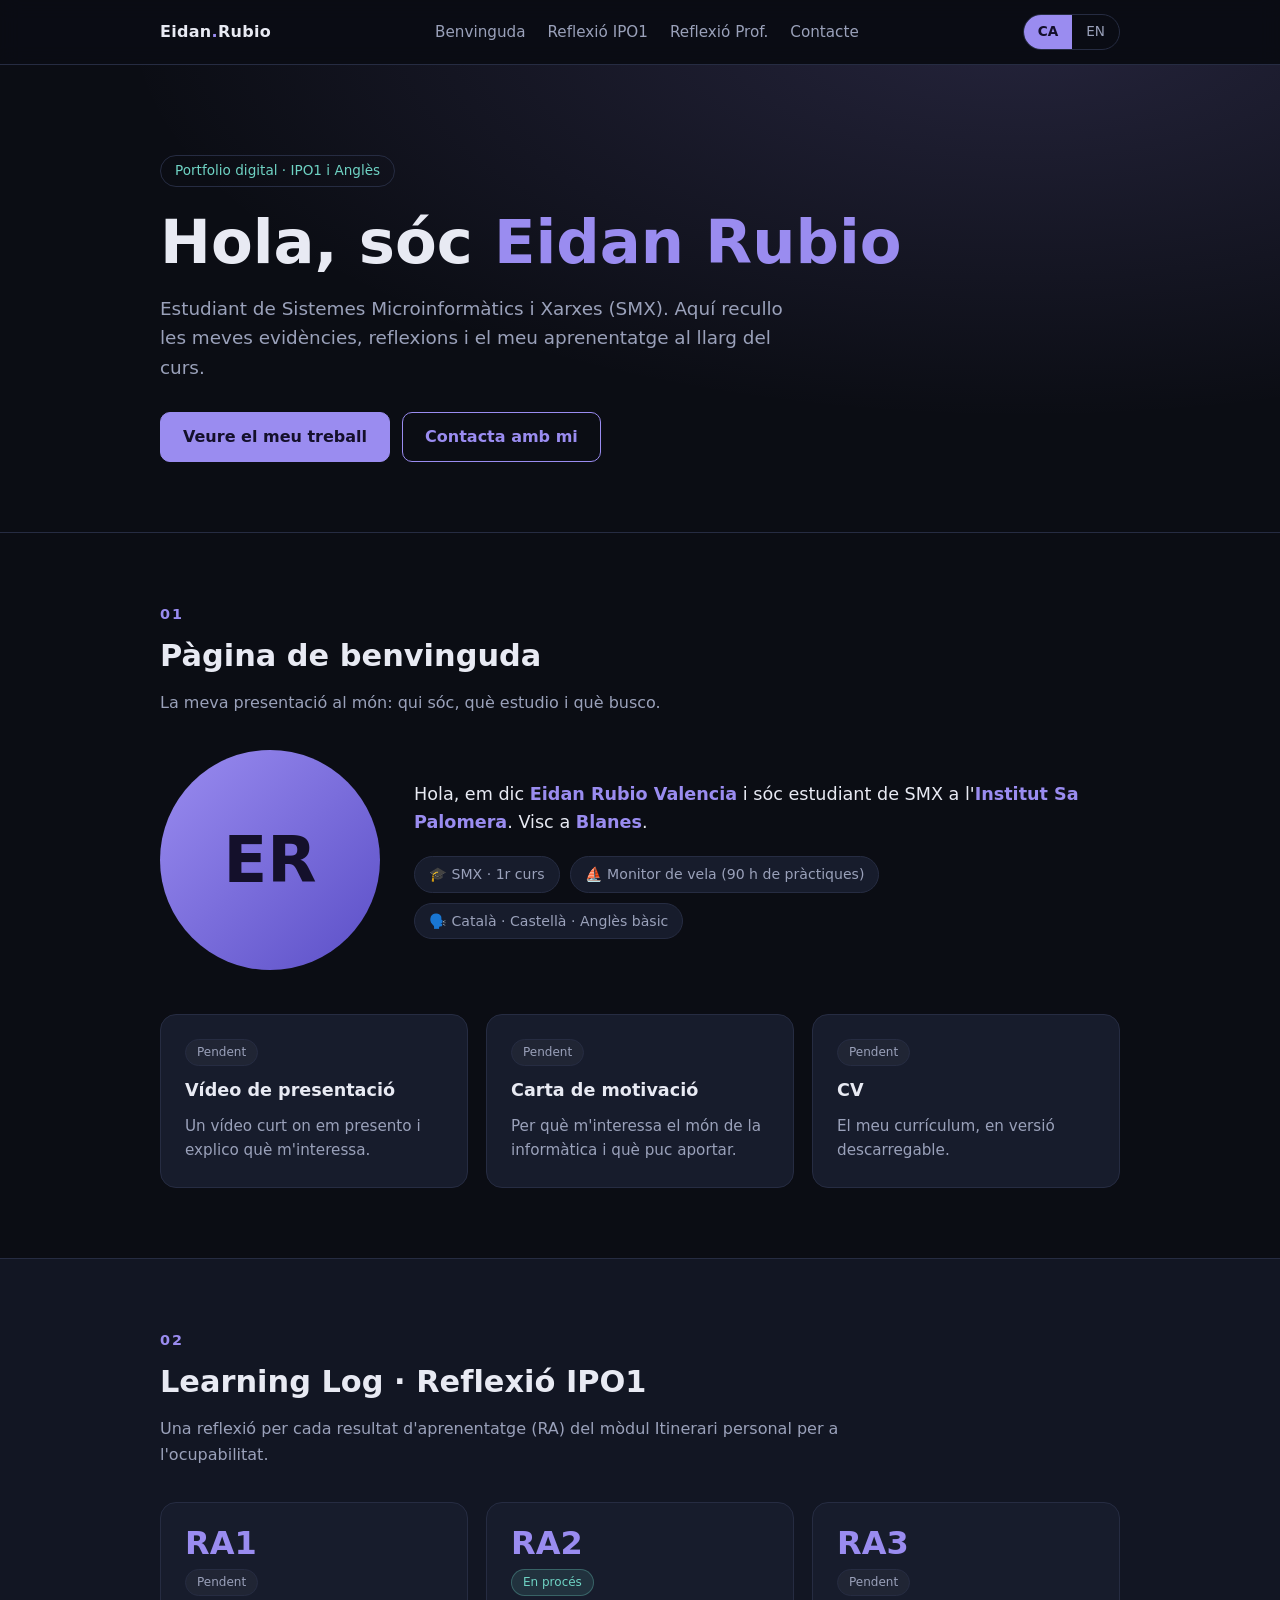
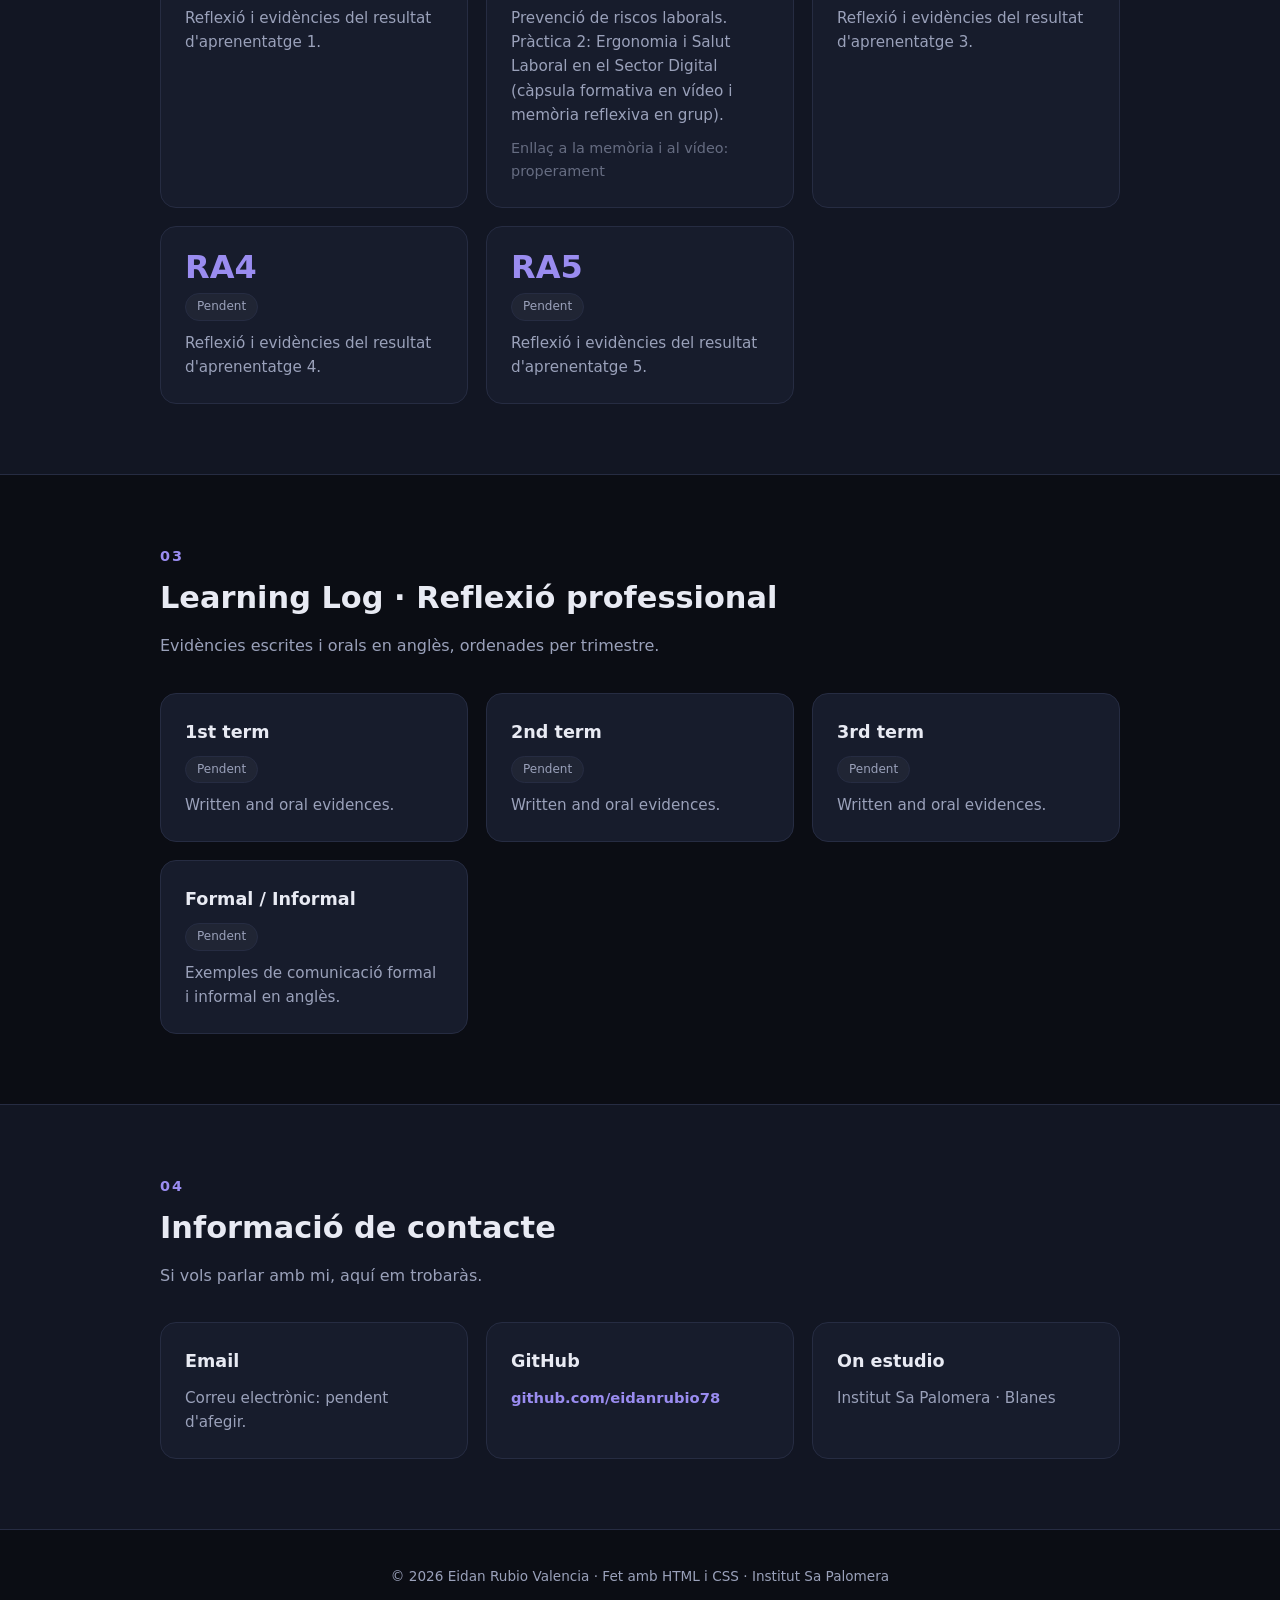
==== index.html @ 2ef8f071 "Add bilingual (CA/EN) dark portfolio page Co-Authored-By: Claude Sonnet 5.5 <noreply@anthropic.com> " ====
<!doctype html>
<html lang="ca">
<head>
<meta charset="utf-8">
<meta name="viewport" content="width=device-width, initial-scale=1">
<title>Eidan Rubio · Portfolio IPO</title>
<meta name="description" content="Portfolio digital IPO1 i Anglès — Eidan Rubio Valencia, SMX, Institut Sa Palomera">
<style>
:root{
  --bg:#0b0d14; --bg2:#121623; --card:#171c2c; --line:#262c42;
  --text:#e8eaf3; --muted:#9aa1ba; --accent:#9a8cf0; --accent2:#6fd3c4;
  --radius:16px;
}
*{box-sizing:border-box;margin:0;padding:0}
html{scroll-behavior:smooth;scroll-padding-top:80px}
body{background:var(--bg);color:var(--text);font-family:system-ui,-apple-system,"Segoe UI",Roboto,sans-serif;line-height:1.6}
a{color:var(--accent);text-decoration:none}
a:hover{text-decoration:underline}
.wrap{max-width:1000px;margin:0 auto;padding:0 20px}

/* NAV */
header{position:sticky;top:0;z-index:10;background:rgba(11,13,20,.85);backdrop-filter:blur(10px);border-bottom:1px solid var(--line)}
nav{display:flex;align-items:center;justify-content:space-between;gap:16px;height:64px}
.logo{font-weight:700;letter-spacing:.3px}
.logo span{color:var(--accent)}
.links{display:flex;gap:22px;font-size:.95rem}
.links a{color:var(--muted)}
.links a:hover{color:var(--text);text-decoration:none}
.lang{display:flex;border:1px solid var(--line);border-radius:999px;overflow:hidden}
.lang button{background:none;border:0;color:var(--muted);padding:6px 14px;font:inherit;font-size:.85rem;cursor:pointer}
.lang button.on{background:var(--accent);color:#14102b;font-weight:700}
@media(max-width:760px){.links{display:none}}

/* HERO */
.hero{padding:90px 0 70px;background:radial-gradient(900px 400px at 80% -10%,rgba(154,140,240,.18),transparent),var(--bg)}
.hero .tag{display:inline-block;border:1px solid var(--line);color:var(--accent2);border-radius:999px;padding:4px 14px;font-size:.85rem;margin-bottom:22px}
.hero h1{font-size:clamp(2.2rem,6vw,3.8rem);line-height:1.1;margin-bottom:18px}
.hero h1 em{font-style:normal;color:var(--accent)}
.hero p.lead{font-size:1.15rem;color:var(--muted);max-width:640px}
.hero .cta{margin-top:30px;display:flex;gap:12px;flex-wrap:wrap}
.btn{display:inline-block;padding:11px 22px;border-radius:10px;font-weight:600;border:1px solid var(--accent)}
.btn.main{background:var(--accent);color:#14102b}
.btn.ghost{color:var(--accent)}
.btn:hover{text-decoration:none;filter:brightness(1.1)}

/* SECTIONS */
section{padding:70px 0;border-top:1px solid var(--line)}
section:nth-of-type(even){background:var(--bg2)}
.num{color:var(--accent);font-weight:700;font-size:.9rem;letter-spacing:2px}
h2{font-size:1.9rem;margin:6px 0 10px}
.sub{color:var(--muted);max-width:680px;margin-bottom:34px}
.grid{display:grid;grid-template-columns:repeat(auto-fit,minmax(260px,1fr));gap:18px}
.card{background:var(--card);border:1px solid var(--line);border-radius:var(--radius);padding:24px;display:flex;flex-direction:column;gap:10px}
.card h3{font-size:1.1rem}
.card p{color:var(--muted);font-size:.95rem;flex:1}
.badge{align-self:flex-start;font-size:.75rem;border-radius:999px;padding:3px 11px;background:rgba(111,211,196,.12);color:var(--accent2);border:1px solid rgba(111,211,196,.3)}
.badge.pending{background:rgba(255,255,255,.04);color:var(--muted);border-color:var(--line)}
.card a.more{font-weight:600;font-size:.92rem}
.card .off{color:var(--muted);font-size:.9rem;opacity:.6}
.ra{font-size:2rem;font-weight:800;color:var(--accent);line-height:1}

/* ABOUT */
.about{display:grid;grid-template-columns:220px 1fr;gap:34px;align-items:center}
.photo{width:220px;height:220px;border-radius:50%;background:linear-gradient(135deg,var(--accent),#5b4fc7);display:grid;place-items:center;font-size:4rem;font-weight:800;color:#14102b}
.about p{font-size:1.1rem}
.about p b{color:var(--accent)}
.facts{display:flex;flex-wrap:wrap;gap:10px;margin-top:20px}
.facts span{background:var(--card);border:1px solid var(--line);border-radius:999px;padding:6px 14px;font-size:.88rem;color:var(--muted)}
@media(max-width:700px){.about{grid-template-columns:1fr;justify-items:center;text-align:center}.facts{justify-content:center}}

/* VIDEO */
.video{aspect-ratio:16/9;background:var(--card);border:1px dashed var(--line);border-radius:var(--radius);display:grid;place-items:center;color:var(--muted);text-align:center;padding:20px}

footer{padding:36px 0;text-align:center;color:var(--muted);font-size:.85rem;border-top:1px solid var(--line)}
</style>
</head>
<body>

<header>
  <div class="wrap">
    <nav>
      <div class="logo">Eidan<span>.</span>Rubio</div>
      <div class="links">
        <a href="#welcome" data-i18n="nav_welcome"></a>
        <a href="#ipo1" data-i18n="nav_ipo1"></a>
        <a href="#prof" data-i18n="nav_prof"></a>
        <a href="#contact" data-i18n="nav_contact"></a>
      </div>
      <div class="lang" role="group" aria-label="Language">
        <button data-lang="ca" class="on">CA</button>
        <button data-lang="en">EN</button>
      </div>
    </nav>
  </div>
</header>

<main>
<div class="hero">
  <div class="wrap">
    <span class="tag" data-i18n="hero_tag"></span>
    <h1><span data-i18n="hero_hi"></span> <em>Eidan Rubio</em></h1>
    <p class="lead" data-i18n="hero_lead"></p>
    <div class="cta">
      <a class="btn main" href="#ipo1" data-i18n="cta_work"></a>
      <a class="btn ghost" href="#contact" data-i18n="cta_contact"></a>
    </div>
  </div>
</div>

<!-- 1. WELCOME -->
<section id="welcome">
  <div class="wrap">
    <div class="num">01</div>
    <h2 data-i18n="welcome_title"></h2>
    <p class="sub" data-i18n="welcome_sub"></p>

    <div class="about">
      <div class="photo" aria-hidden="true">ER</div>
      <div>
        <p data-i18n-html="about_text"></p>
        <div class="facts">
          <span data-i18n="fact_1"></span>
          <span data-i18n="fact_2"></span>
          <span data-i18n="fact_3"></span>
        </div>
      </div>
    </div>

    <div class="grid" style="margin-top:44px">
      <div class="card">
        <span class="badge pending" data-i18n="pending"></span>
        <h3 data-i18n="video_title"></h3>
        <p data-i18n="video_desc"></p>
        <!-- Quan tinguis el vídeo: <a class="more" href="URL">...</a> -->
      </div>
      <div class="card">
        <span class="badge pending" data-i18n="pending"></span>
        <h3 data-i18n="letter_title"></h3>
        <p data-i18n="letter_desc"></p>
      </div>
      <div class="card">
        <span class="badge pending" data-i18n="pending"></span>
        <h3>CV</h3>
        <p data-i18n="cv_desc"></p>
      </div>
    </div>
  </div>
</section>

<!-- 2. LEARNING LOG IPO1 -->
<section id="ipo1">
  <div class="wrap">
    <div class="num">02</div>
    <h2 data-i18n="ipo1_title"></h2>
    <p class="sub" data-i18n="ipo1_sub"></p>
    <div class="grid">
      <div class="card"><div class="ra">RA1</div><span class="badge pending" data-i18n="pending"></span><p data-i18n="ra1"></p></div>
      <div class="card"><div class="ra">RA2</div><span class="badge" data-i18n="in_progress"></span><p data-i18n="ra2"></p><span class="off" data-i18n="ra2_link"></span></div>
      <div class="card"><div class="ra">RA3</div><span class="badge pending" data-i18n="pending"></span><p data-i18n="ra3"></p></div>
      <div class="card"><div class="ra">RA4</div><span class="badge pending" data-i18n="pending"></span><p data-i18n="ra4"></p></div>
      <div class="card"><div class="ra">RA5</div><span class="badge pending" data-i18n="pending"></span><p data-i18n="ra5"></p></div>
    </div>
  </div>
</section>

<!-- 3. LEARNING LOG PROF -->
<section id="prof">
  <div class="wrap">
    <div class="num">03</div>
    <h2 data-i18n="prof_title"></h2>
    <p class="sub" data-i18n="prof_sub"></p>
    <div class="grid">
      <div class="card"><h3 data-i18n="term1"></h3><span class="badge pending" data-i18n="pending"></span><p data-i18n="evid_desc"></p></div>
      <div class="card"><h3 data-i18n="term2"></h3><span class="badge pending" data-i18n="pending"></span><p data-i18n="evid_desc"></p></div>
      <div class="card"><h3 data-i18n="term3"></h3><span class="badge pending" data-i18n="pending"></span><p data-i18n="evid_desc"></p></div>
      <div class="card"><h3 data-i18n="formal_title"></h3><span class="badge pending" data-i18n="pending"></span><p data-i18n="formal_desc"></p></div>
    </div>
  </div>
</section>

<!-- 4. CONTACT -->
<section id="contact">
  <div class="wrap">
    <div class="num">04</div>
    <h2 data-i18n="contact_title"></h2>
    <p class="sub" data-i18n="contact_sub"></p>
    <div class="grid">
      <div class="card">
        <h3>Email</h3>
        <p data-i18n="email_pending"></p>
        <!-- <a class="more" href="mailto:EL_TEU_CORREU">EL_TEU_CORREU</a> -->
      </div>
      <div class="card">
        <h3>GitHub</h3>
        <p><a class="more" href="https://github.com/eidanrubio78" target="_blank" rel="noopener">github.com/eidanrubio78</a></p>
      </div>
      <div class="card">
        <h3 data-i18n="where_title"></h3>
        <p>Institut Sa Palomera · Blanes</p>
      </div>
    </div>
  </div>
</section>
</main>

<footer>
  <div class="wrap">© 2026 Eidan Rubio Valencia · <span data-i18n="footer"></span></div>
</footer>

<script>
const T = {
  ca: {
    nav_welcome:"Benvinguda", nav_ipo1:"Reflexió IPO1", nav_prof:"Reflexió Prof.", nav_contact:"Contacte",
    hero_tag:"Portfolio digital · IPO1 i Anglès", hero_hi:"Hola, sóc",
    hero_lead:"Estudiant de Sistemes Microinformàtics i Xarxes (SMX). Aquí recullo les meves evidències, reflexions i el meu aprenentatge al llarg del curs.",
    cta_work:"Veure el meu treball", cta_contact:"Contacta amb mi",
    welcome_title:"Pàgina de benvinguda", welcome_sub:"La meva presentació al món: qui sóc, què estudio i què busco.",
    about_text:"Hola, em dic <b>Eidan Rubio Valencia</b> i sóc estudiant de SMX a l'<b>Institut Sa Palomera</b>. Visc a <b>Blanes</b>.",
    fact_1:"🎓 SMX · 1r curs", fact_2:"⛵ Monitor de vela (90 h de pràctiques)", fact_3:"🗣️ Català · Castellà · Anglès bàsic",
    pending:"Pendent", in_progress:"En procés",
    video_title:"Vídeo de presentació", video_desc:"Un vídeo curt on em presento i explico què m'interessa.",
    letter_title:"Carta de motivació", letter_desc:"Per què m'interessa el món de la informàtica i què puc aportar.",
    cv_desc:"El meu currículum, en versió descarregable.",
    ipo1_title:"Learning Log · Reflexió IPO1", ipo1_sub:"Una reflexió per cada resultat d'aprenentatge (RA) del mòdul Itinerari personal per a l'ocupabilitat.",
    ra1:"Reflexió i evidències del resultat d'aprenentatge 1.",
    ra2:"Prevenció de riscos laborals. Pràctica 2: Ergonomia i Salut Laboral en el Sector Digital (càpsula formativa en vídeo i memòria reflexiva en grup).",
    ra2_link:"Enllaç a la memòria i al vídeo: properament",
    ra3:"Reflexió i evidències del resultat d'aprenentatge 3.",
    ra4:"Reflexió i evidències del resultat d'aprenentatge 4.",
    ra5:"Reflexió i evidències del resultat d'aprenentatge 5.",
    prof_title:"Learning Log · Reflexió professional", prof_sub:"Evidències escrites i orals en anglès, ordenades per trimestre.",
    term1:"1st term", term2:"2nd term", term3:"3rd term", evid_desc:"Written and oral evidences.",
    formal_title:"Formal / Informal", formal_desc:"Exemples de comunicació formal i informal en anglès.",
    contact_title:"Informació de contacte", contact_sub:"Si vols parlar amb mi, aquí em trobaràs.",
    email_pending:"Correu electrònic: pendent d'afegir.", where_title:"On estudio",
    footer:"Fet amb HTML i CSS · Institut Sa Palomera"
  },
  en: {
    nav_welcome:"Welcome", nav_ipo1:"IPO1 Reflection", nav_prof:"Prof. Reflection", nav_contact:"Contact",
    hero_tag:"Digital portfolio · IPO1 & English", hero_hi:"Hi, I'm",
    hero_lead:"IT student (SMX: Microcomputer Systems and Networks). This is where I collect my evidence, reflections and what I've learnt throughout the course.",
    cta_work:"See my work", cta_contact:"Get in touch",
    welcome_title:"Welcome page", welcome_sub:"My presentation to the world: who I am, what I study and what I'm looking for.",
    about_text:"Hello, my name is <b>Eidan Rubio Valencia</b> and I'm an SMX student at <b>Institut Sa Palomera</b>. I live in <b>Blanes</b>.",
    fact_1:"🎓 SMX · 1st year", fact_2:"⛵ Sailing instructor (90 h placement)", fact_3:"🗣️ Catalan · Spanish · Basic English",
    pending:"Pending", in_progress:"In progress",
    video_title:"Presentation video", video_desc:"A short video where I introduce myself and talk about what interests me.",
    letter_title:"Motivation letter", letter_desc:"Why I'm interested in IT and what I can bring.",
    cv_desc:"My résumé, available to download.",
    ipo1_title:"Learning Log · IPO1 Reflection", ipo1_sub:"One reflection for each learning outcome (RA) of the Personal Employability Pathway module.",
    ra1:"Reflection and evidence for learning outcome 1.",
    ra2:"Occupational risk prevention. Practice 2: Ergonomics and Occupational Health in the Digital Sector (group training video and reflective report).",
    ra2_link:"Link to the report and the video: coming soon",
    ra3:"Reflection and evidence for learning outcome 3.",
    ra4:"Reflection and evidence for learning outcome 4.",
    ra5:"Reflection and evidence for learning outcome 5.",
    prof_title:"Learning Log · Professional Reflection", prof_sub:"Written and oral evidence in English, organised by term.",
    term1:"1st term", term2:"2nd term", term3:"3rd term", evid_desc:"Written and oral evidences.",
    formal_title:"Formal / Informal", formal_desc:"Examples of formal and informal communication in English.",
    contact_title:"Contact information", contact_sub:"If you'd like to talk to me, here's where to find me.",
    email_pending:"Email: to be added.", where_title:"Where I study",
    footer:"Built with HTML and CSS · Institut Sa Palomera"
  }
};

function setLang(l){
  if(!T[l]) l = "ca";
  document.documentElement.lang = l;
  document.querySelectorAll("[data-i18n]").forEach(e => e.textContent = T[l][e.dataset.i18n]);
  document.querySelectorAll("[data-i18n-html]").forEach(e => e.innerHTML = T[l][e.dataset.i18nHtml]);
  document.querySelectorAll(".lang button").forEach(b => b.classList.toggle("on", b.dataset.lang === l));
  try{ localStorage.setItem("lang", l); }catch(_){}
}
document.querySelectorAll(".lang button").forEach(b => b.addEventListener("click", () => setLang(b.dataset.lang)));
let saved = null;
try{ saved = localStorage.getItem("lang"); }catch(_){}
setLang(saved || "ca");
</script>
</body>
</html>
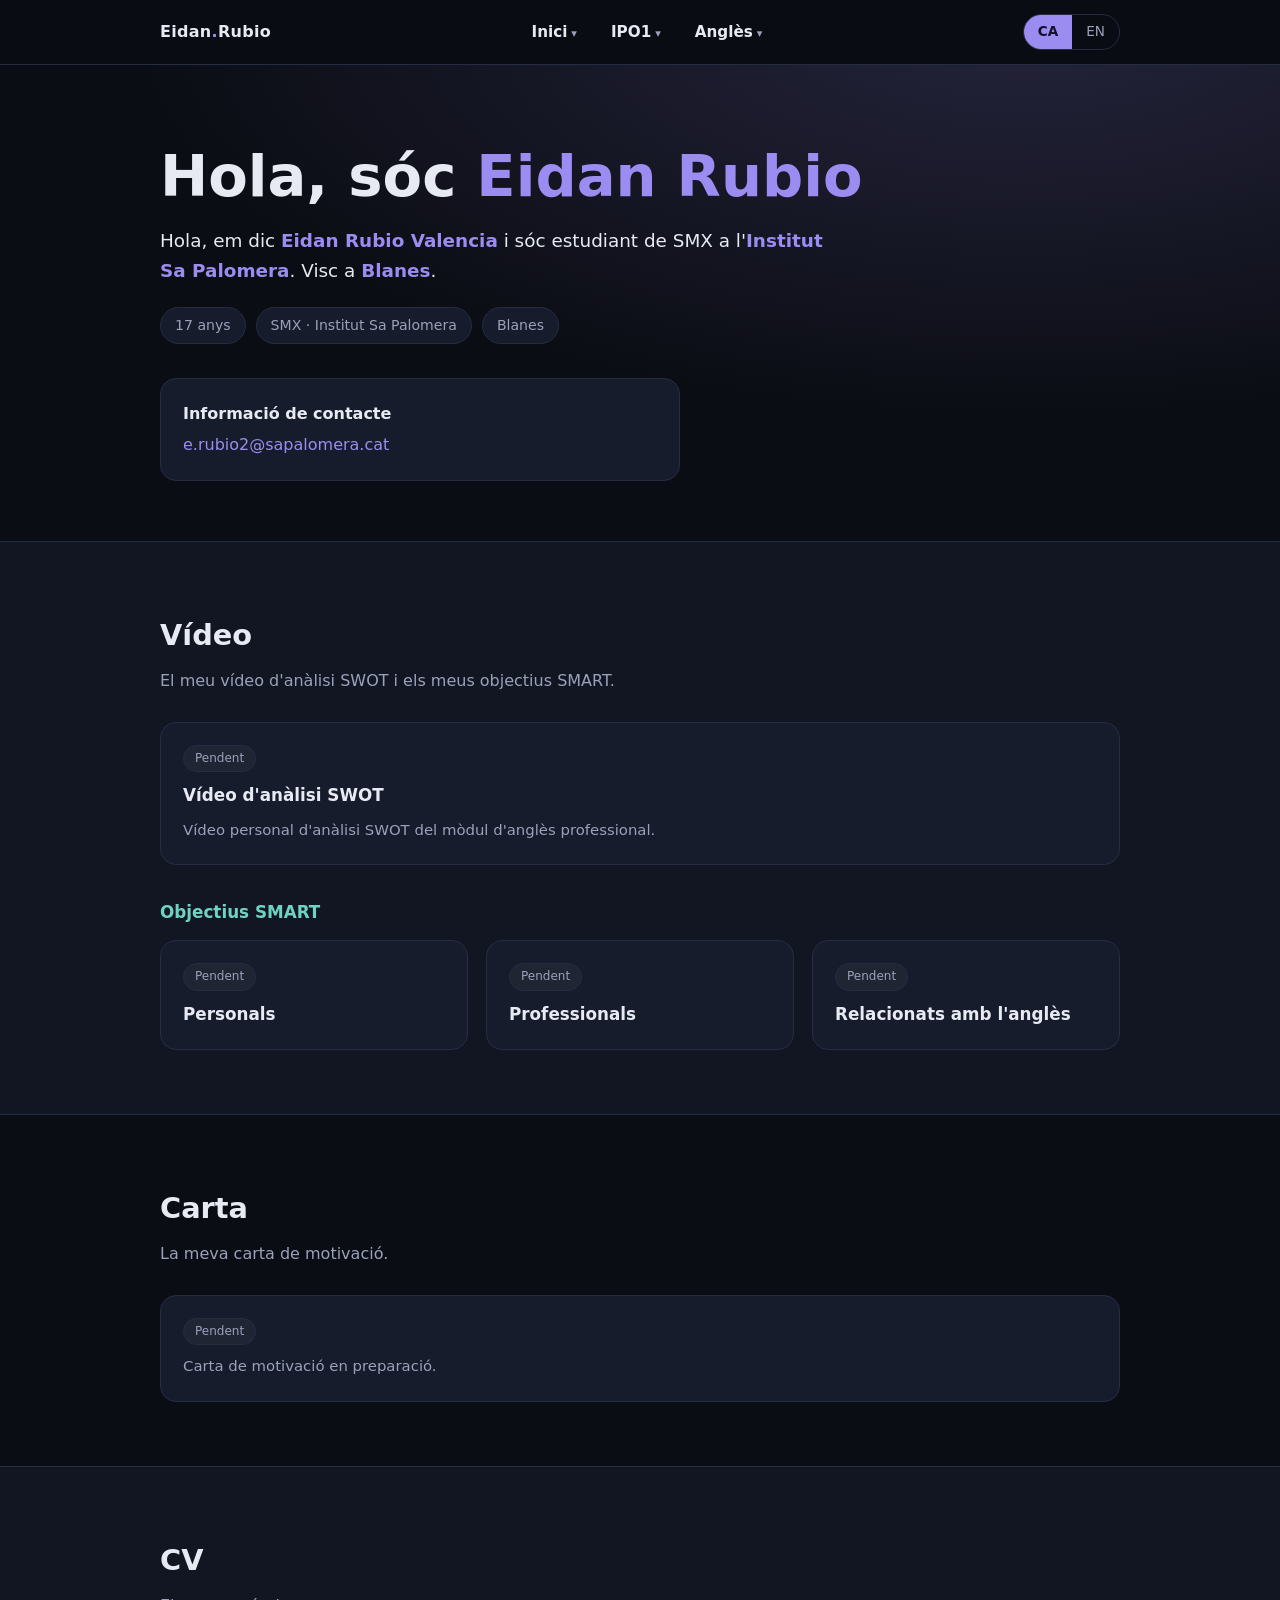
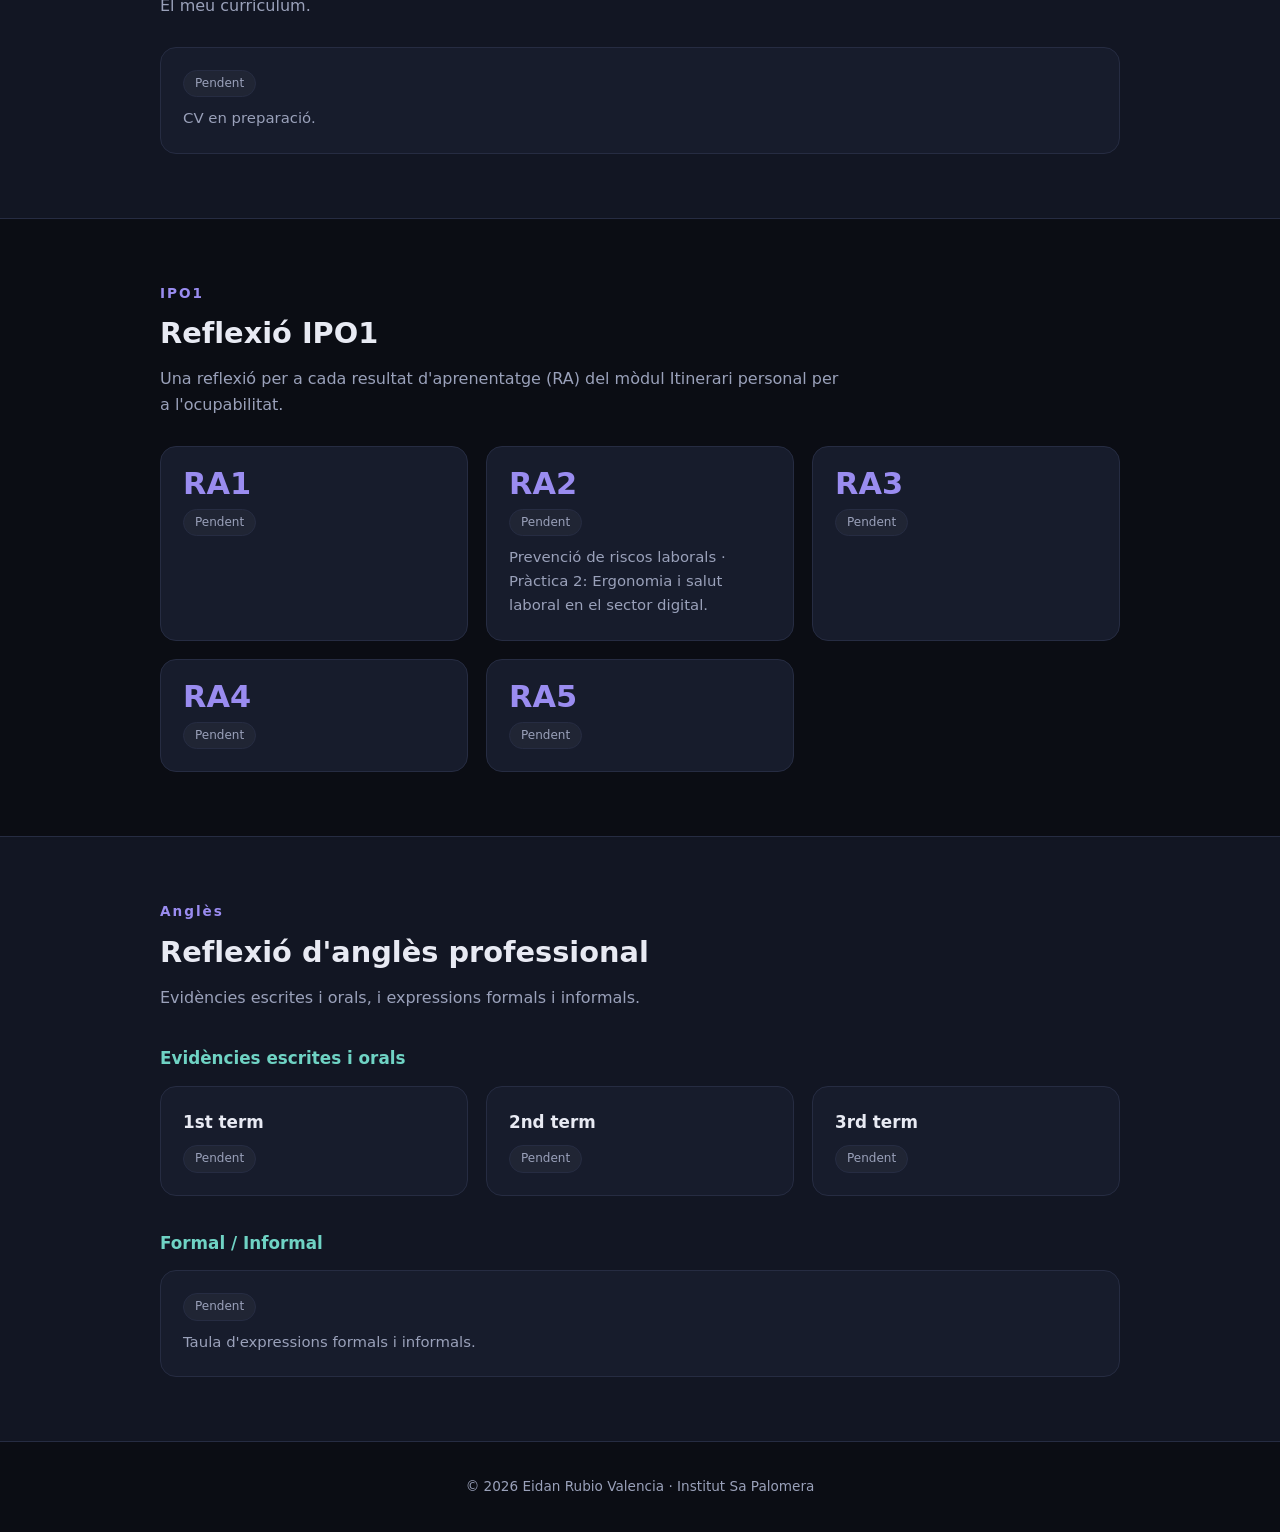
==== commit 63b00629: "Restructure portfolio: Inici, IPO1, Anglès sections with short names Co-Authored-By: Claude Sonnet 5" ====
--- a/index.html
+++ b/index.html
@@ -3,7 +3,7 @@
 <head>
 <meta charset="utf-8">
 <meta name="viewport" content="width=device-width, initial-scale=1">
-<title>Eidan Rubio · Portfolio IPO</title>
+<title>Eidan Rubio · Portfolio</title>
 <meta name="description" content="Portfolio digital IPO1 i Anglès — Eidan Rubio Valencia, SMX, Institut Sa Palomera">
 <style>
 :root{
@@ -12,66 +12,62 @@
   --radius:16px;
 }
 *{box-sizing:border-box;margin:0;padding:0}
-html{scroll-behavior:smooth;scroll-padding-top:80px}
+html{scroll-behavior:smooth;scroll-padding-top:76px}
 body{background:var(--bg);color:var(--text);font-family:system-ui,-apple-system,"Segoe UI",Roboto,sans-serif;line-height:1.6}
 a{color:var(--accent);text-decoration:none}
 a:hover{text-decoration:underline}
 .wrap{max-width:1000px;margin:0 auto;padding:0 20px}
 
 /* NAV */
-header{position:sticky;top:0;z-index:10;background:rgba(11,13,20,.85);backdrop-filter:blur(10px);border-bottom:1px solid var(--line)}
+header{position:sticky;top:0;z-index:20;background:rgba(11,13,20,.9);backdrop-filter:blur(10px);border-bottom:1px solid var(--line)}
 nav{display:flex;align-items:center;justify-content:space-between;gap:16px;height:64px}
 .logo{font-weight:700;letter-spacing:.3px}
 .logo span{color:var(--accent)}
-.links{display:flex;gap:22px;font-size:.95rem}
-.links a{color:var(--muted)}
-.links a:hover{color:var(--text);text-decoration:none}
+.menu{display:flex;gap:6px;align-items:center}
+.dd{position:relative}
+.dd>a{display:block;padding:8px 14px;color:var(--text);border-radius:8px;font-weight:600;font-size:.95rem}
+.dd>a::after{content:" ▾";font-size:.7rem;color:var(--muted)}
+.dd>a:hover{background:var(--card);text-decoration:none}
+.sub{position:absolute;top:100%;left:0;min-width:180px;background:var(--card);border:1px solid var(--line);border-radius:12px;padding:6px;display:none;box-shadow:0 12px 30px rgba(0,0,0,.4)}
+.sub a{display:block;padding:8px 12px;border-radius:8px;color:var(--muted);font-size:.92rem}
+.sub a:hover{background:var(--bg2);color:var(--text);text-decoration:none}
+.dd:hover .sub,.dd:focus-within .sub{display:block}
+.right{display:flex;align-items:center;gap:10px}
 .lang{display:flex;border:1px solid var(--line);border-radius:999px;overflow:hidden}
 .lang button{background:none;border:0;color:var(--muted);padding:6px 14px;font:inherit;font-size:.85rem;cursor:pointer}
 .lang button.on{background:var(--accent);color:#14102b;font-weight:700}
-@media(max-width:760px){.links{display:none}}
-
-/* HERO */
-.hero{padding:90px 0 70px;background:radial-gradient(900px 400px at 80% -10%,rgba(154,140,240,.18),transparent),var(--bg)}
-.hero .tag{display:inline-block;border:1px solid var(--line);color:var(--accent2);border-radius:999px;padding:4px 14px;font-size:.85rem;margin-bottom:22px}
-.hero h1{font-size:clamp(2.2rem,6vw,3.8rem);line-height:1.1;margin-bottom:18px}
-.hero h1 em{font-style:normal;color:var(--accent)}
-.hero p.lead{font-size:1.15rem;color:var(--muted);max-width:640px}
-.hero .cta{margin-top:30px;display:flex;gap:12px;flex-wrap:wrap}
-.btn{display:inline-block;padding:11px 22px;border-radius:10px;font-weight:600;border:1px solid var(--accent)}
-.btn.main{background:var(--accent);color:#14102b}
-.btn.ghost{color:var(--accent)}
-.btn:hover{text-decoration:none;filter:brightness(1.1)}
+.burger{display:none;background:none;border:1px solid var(--line);color:var(--text);border-radius:8px;padding:6px 11px;font-size:1.1rem;cursor:pointer}
+@media(max-width:820px){
+  .burger{display:block}
+  .menu{display:none;position:absolute;top:64px;left:0;right:0;background:var(--bg);border-bottom:1px solid var(--line);flex-direction:column;align-items:stretch;padding:10px 20px 16px;max-height:calc(100vh - 64px);overflow:auto}
+  .menu.open{display:flex}
+  .dd>a::after{content:""}
+  .sub{position:static;display:block;border:0;box-shadow:none;background:none;padding:0 0 6px 12px}
+}
 
 /* SECTIONS */
-section{padding:70px 0;border-top:1px solid var(--line)}
-section:nth-of-type(even){background:var(--bg2)}
-.num{color:var(--accent);font-weight:700;font-size:.9rem;letter-spacing:2px}
-h2{font-size:1.9rem;margin:6px 0 10px}
-.sub{color:var(--muted);max-width:680px;margin-bottom:34px}
-.grid{display:grid;grid-template-columns:repeat(auto-fit,minmax(260px,1fr));gap:18px}
-.card{background:var(--card);border:1px solid var(--line);border-radius:var(--radius);padding:24px;display:flex;flex-direction:column;gap:10px}
-.card h3{font-size:1.1rem}
-.card p{color:var(--muted);font-size:.95rem;flex:1}
-.badge{align-self:flex-start;font-size:.75rem;border-radius:999px;padding:3px 11px;background:rgba(111,211,196,.12);color:var(--accent2);border:1px solid rgba(111,211,196,.3)}
-.badge.pending{background:rgba(255,255,255,.04);color:var(--muted);border-color:var(--line)}
-.card a.more{font-weight:600;font-size:.92rem}
-.card .off{color:var(--muted);font-size:.9rem;opacity:.6}
-.ra{font-size:2rem;font-weight:800;color:var(--accent);line-height:1}
-
-/* ABOUT */
-.about{display:grid;grid-template-columns:220px 1fr;gap:34px;align-items:center}
-.photo{width:220px;height:220px;border-radius:50%;background:linear-gradient(135deg,var(--accent),#5b4fc7);display:grid;place-items:center;font-size:4rem;font-weight:800;color:#14102b}
-.about p{font-size:1.1rem}
-.about p b{color:var(--accent)}
-.facts{display:flex;flex-wrap:wrap;gap:10px;margin-top:20px}
+section{padding:64px 0;border-top:1px solid var(--line)}
+section.alt{background:var(--bg2)}
+.num{color:var(--accent);font-weight:700;font-size:.85rem;letter-spacing:2px}
+h1{font-size:clamp(2.2rem,6vw,3.6rem);line-height:1.1;margin-bottom:18px}
+h1 em{font-style:normal;color:var(--accent)}
+h2{font-size:1.8rem;margin:6px 0 10px}
+.lead{font-size:1.15rem;color:var(--text);max-width:680px}
+.lead b{color:var(--accent)}
+.desc{color:var(--muted);max-width:680px;margin-bottom:28px}
+.hero{padding:80px 0 60px;border-top:0;background:radial-gradient(900px 400px at 80% -10%,rgba(154,140,240,.18),transparent),var(--bg)}
+.facts{display:flex;flex-wrap:wrap;gap:10px;margin-top:22px}
 .facts span{background:var(--card);border:1px solid var(--line);border-radius:999px;padding:6px 14px;font-size:.88rem;color:var(--muted)}
-@media(max-width:700px){.about{grid-template-columns:1fr;justify-items:center;text-align:center}.facts{justify-content:center}}
-
-/* VIDEO */
-.video{aspect-ratio:16/9;background:var(--card);border:1px dashed var(--line);border-radius:var(--radius);display:grid;place-items:center;color:var(--muted);text-align:center;padding:20px}
-
-footer{padding:36px 0;text-align:center;color:var(--muted);font-size:.85rem;border-top:1px solid var(--line)}
+.contact{margin-top:34px;background:var(--card);border:1px solid var(--line);border-radius:var(--radius);padding:22px;max-width:520px}
+.contact h3{font-size:1rem;margin-bottom:6px}
+.grid{display:grid;grid-template-columns:repeat(auto-fit,minmax(240px,1fr));gap:18px}
+.card{background:var(--card);border:1px solid var(--line);border-radius:var(--radius);padding:22px;display:flex;flex-direction:column;gap:10px}
+.card h3{font-size:1.05rem}
+.card p{color:var(--muted);font-size:.93rem;flex:1}
+.badge{align-self:flex-start;font-size:.75rem;border-radius:999px;padding:3px 11px;background:rgba(255,255,255,.04);color:var(--muted);border:1px solid var(--line)}
+.ra{font-size:1.9rem;font-weight:800;color:var(--accent);line-height:1}
+.group{margin:34px 0 14px;font-size:1.05rem;color:var(--accent2)}
+footer{padding:34px 0;text-align:center;color:var(--muted);font-size:.85rem;border-top:1px solid var(--line)}
 </style>
 </head>
 <body>
@@ -80,201 +76,183 @@
   <div class="wrap">
     <nav>
       <div class="logo">Eidan<span>.</span>Rubio</div>
-      <div class="links">
-        <a href="#welcome" data-i18n="nav_welcome"></a>
-        <a href="#ipo1" data-i18n="nav_ipo1"></a>
-        <a href="#prof" data-i18n="nav_prof"></a>
-        <a href="#contact" data-i18n="nav_contact"></a>
+      <div class="menu" id="menu">
+        <div class="dd">
+          <a href="#inici" data-i18n="n_inici"></a>
+          <div class="sub">
+            <a href="#video" data-i18n="n_video"></a>
+            <a href="#carta" data-i18n="n_carta"></a>
+            <a href="#cv">CV</a>
+          </div>
+        </div>
+        <div class="dd">
+          <a href="#ipo1">IPO1</a>
+          <div class="sub">
+            <a href="#ra1">RA1</a><a href="#ra2">RA2</a><a href="#ra3">RA3</a><a href="#ra4">RA4</a><a href="#ra5">RA5</a>
+          </div>
+        </div>
+        <div class="dd">
+          <a href="#angles" data-i18n="n_angles"></a>
+          <div class="sub">
+            <a href="#evidencies" data-i18n="n_evid"></a>
+            <a href="#formal">Formal / Informal</a>
+          </div>
+        </div>
       </div>
-      <div class="lang" role="group" aria-label="Language">
-        <button data-lang="ca" class="on">CA</button>
-        <button data-lang="en">EN</button>
+      <div class="right">
+        <div class="lang" role="group" aria-label="Language">
+          <button data-lang="ca" class="on">CA</button>
+          <button data-lang="en">EN</button>
+        </div>
+        <button class="burger" id="burger" aria-label="Menu">☰</button>
       </div>
     </nav>
   </div>
 </header>
 
 <main>
-<div class="hero">
-  <div class="wrap">
-    <span class="tag" data-i18n="hero_tag"></span>
-    <h1><span data-i18n="hero_hi"></span> <em>Eidan Rubio</em></h1>
-    <p class="lead" data-i18n="hero_lead"></p>
-    <div class="cta">
-      <a class="btn main" href="#ipo1" data-i18n="cta_work"></a>
-      <a class="btn ghost" href="#contact" data-i18n="cta_contact"></a>
-    </div>
-  </div>
-</div>
-
-<!-- 1. WELCOME -->
-<section id="welcome">
-  <div class="wrap">
-    <div class="num">01</div>
-    <h2 data-i18n="welcome_title"></h2>
-    <p class="sub" data-i18n="welcome_sub"></p>
-
-    <div class="about">
-      <div class="photo" aria-hidden="true">ER</div>
-      <div>
-        <p data-i18n-html="about_text"></p>
-        <div class="facts">
-          <span data-i18n="fact_1"></span>
-          <span data-i18n="fact_2"></span>
-          <span data-i18n="fact_3"></span>
-        </div>
-      </div>
-    </div>
-
-    <div class="grid" style="margin-top:44px">
-      <div class="card">
-        <span class="badge pending" data-i18n="pending"></span>
-        <h3 data-i18n="video_title"></h3>
-        <p data-i18n="video_desc"></p>
-        <!-- Quan tinguis el vídeo: <a class="more" href="URL">...</a> -->
-      </div>
-      <div class="card">
-        <span class="badge pending" data-i18n="pending"></span>
-        <h3 data-i18n="letter_title"></h3>
-        <p data-i18n="letter_desc"></p>
-      </div>
-      <div class="card">
-        <span class="badge pending" data-i18n="pending"></span>
-        <h3>CV</h3>
-        <p data-i18n="cv_desc"></p>
-      </div>
-    </div>
-  </div>
-</section>
-
-<!-- 2. LEARNING LOG IPO1 -->
+
+<!-- INICI -->
+<section id="inici" class="hero">
+  <div class="wrap">
+    <h1><span data-i18n="hi"></span> <em>Eidan Rubio</em></h1>
+    <p class="lead" data-i18n-html="intro"></p>
+    <div class="facts">
+      <span data-i18n="f_age"></span>
+      <span data-i18n="f_study"></span>
+      <span data-i18n="f_live"></span>
+    </div>
+    <div class="contact">
+      <h3 data-i18n="contact"></h3>
+      <a href="mailto:e.rubio2@sapalomera.cat">e.rubio2@sapalomera.cat</a>
+    </div>
+  </div>
+</section>
+
+<section id="video" class="alt">
+  <div class="wrap">
+    <h2 data-i18n="n_video"></h2>
+    <p class="desc" data-i18n="video_desc"></p>
+    <div class="grid">
+      <div class="card"><span class="badge" data-i18n="pending"></span><h3 data-i18n="swot_t"></h3><p data-i18n="swot_d"></p></div>
+    </div>
+    <h3 class="group" data-i18n="smart_t"></h3>
+    <div class="grid">
+      <div class="card"><span class="badge" data-i18n="pending"></span><h3 data-i18n="g_personal"></h3></div>
+      <div class="card"><span class="badge" data-i18n="pending"></span><h3 data-i18n="g_prof"></h3></div>
+      <div class="card"><span class="badge" data-i18n="pending"></span><h3 data-i18n="g_eng"></h3></div>
+    </div>
+  </div>
+</section>
+
+<section id="carta">
+  <div class="wrap">
+    <h2 data-i18n="n_carta"></h2>
+    <p class="desc" data-i18n="carta_desc"></p>
+    <div class="grid"><div class="card"><span class="badge" data-i18n="pending"></span><p data-i18n="carta_card"></p></div></div>
+  </div>
+</section>
+
+<section id="cv" class="alt">
+  <div class="wrap">
+    <h2>CV</h2>
+    <p class="desc" data-i18n="cv_desc"></p>
+    <div class="grid"><div class="card"><span class="badge" data-i18n="pending"></span><p data-i18n="cv_card"></p></div></div>
+  </div>
+</section>
+
+<!-- IPO1 -->
 <section id="ipo1">
   <div class="wrap">
-    <div class="num">02</div>
-    <h2 data-i18n="ipo1_title"></h2>
-    <p class="sub" data-i18n="ipo1_sub"></p>
-    <div class="grid">
-      <div class="card"><div class="ra">RA1</div><span class="badge pending" data-i18n="pending"></span><p data-i18n="ra1"></p></div>
-      <div class="card"><div class="ra">RA2</div><span class="badge" data-i18n="in_progress"></span><p data-i18n="ra2"></p><span class="off" data-i18n="ra2_link"></span></div>
-      <div class="card"><div class="ra">RA3</div><span class="badge pending" data-i18n="pending"></span><p data-i18n="ra3"></p></div>
-      <div class="card"><div class="ra">RA4</div><span class="badge pending" data-i18n="pending"></span><p data-i18n="ra4"></p></div>
-      <div class="card"><div class="ra">RA5</div><span class="badge pending" data-i18n="pending"></span><p data-i18n="ra5"></p></div>
-    </div>
-  </div>
-</section>
-
-<!-- 3. LEARNING LOG PROF -->
-<section id="prof">
-  <div class="wrap">
-    <div class="num">03</div>
-    <h2 data-i18n="prof_title"></h2>
-    <p class="sub" data-i18n="prof_sub"></p>
-    <div class="grid">
-      <div class="card"><h3 data-i18n="term1"></h3><span class="badge pending" data-i18n="pending"></span><p data-i18n="evid_desc"></p></div>
-      <div class="card"><h3 data-i18n="term2"></h3><span class="badge pending" data-i18n="pending"></span><p data-i18n="evid_desc"></p></div>
-      <div class="card"><h3 data-i18n="term3"></h3><span class="badge pending" data-i18n="pending"></span><p data-i18n="evid_desc"></p></div>
-      <div class="card"><h3 data-i18n="formal_title"></h3><span class="badge pending" data-i18n="pending"></span><p data-i18n="formal_desc"></p></div>
-    </div>
-  </div>
-</section>
-
-<!-- 4. CONTACT -->
-<section id="contact">
-  <div class="wrap">
-    <div class="num">04</div>
-    <h2 data-i18n="contact_title"></h2>
-    <p class="sub" data-i18n="contact_sub"></p>
-    <div class="grid">
-      <div class="card">
-        <h3>Email</h3>
-        <p data-i18n="email_pending"></p>
-        <!-- <a class="more" href="mailto:EL_TEU_CORREU">EL_TEU_CORREU</a> -->
-      </div>
-      <div class="card">
-        <h3>GitHub</h3>
-        <p><a class="more" href="https://github.com/eidanrubio78" target="_blank" rel="noopener">github.com/eidanrubio78</a></p>
-      </div>
-      <div class="card">
-        <h3 data-i18n="where_title"></h3>
-        <p>Institut Sa Palomera · Blanes</p>
-      </div>
-    </div>
-  </div>
-</section>
+    <div class="num">IPO1</div>
+    <h2 data-i18n="ipo1_t"></h2>
+    <p class="desc" data-i18n="ipo1_d"></p>
+    <div class="grid">
+      <div class="card" id="ra1"><div class="ra">RA1</div><span class="badge" data-i18n="pending"></span></div>
+      <div class="card" id="ra2"><div class="ra">RA2</div><span class="badge" data-i18n="pending"></span><p data-i18n="ra2_d"></p></div>
+      <div class="card" id="ra3"><div class="ra">RA3</div><span class="badge" data-i18n="pending"></span></div>
+      <div class="card" id="ra4"><div class="ra">RA4</div><span class="badge" data-i18n="pending"></span></div>
+      <div class="card" id="ra5"><div class="ra">RA5</div><span class="badge" data-i18n="pending"></span></div>
+    </div>
+  </div>
+</section>
+
+<!-- ANGLÈS -->
+<section id="angles" class="alt">
+  <div class="wrap">
+    <div class="num" data-i18n="n_angles"></div>
+    <h2 data-i18n="angles_t"></h2>
+    <p class="desc" data-i18n="angles_d"></p>
+
+    <h3 class="group" id="evidencies" data-i18n="evid_t"></h3>
+    <div class="grid">
+      <div class="card"><h3>1st term</h3><span class="badge" data-i18n="pending"></span></div>
+      <div class="card"><h3>2nd term</h3><span class="badge" data-i18n="pending"></span></div>
+      <div class="card"><h3>3rd term</h3><span class="badge" data-i18n="pending"></span></div>
+    </div>
+
+    <h3 class="group" id="formal">Formal / Informal</h3>
+    <div class="grid">
+      <div class="card"><span class="badge" data-i18n="pending"></span><p data-i18n="formal_d"></p></div>
+    </div>
+  </div>
+</section>
+
 </main>
 
-<footer>
-  <div class="wrap">© 2026 Eidan Rubio Valencia · <span data-i18n="footer"></span></div>
-</footer>
+<footer><div class="wrap">© 2026 Eidan Rubio Valencia · Institut Sa Palomera</div></footer>
 
 <script>
 const T = {
   ca: {
-    nav_welcome:"Benvinguda", nav_ipo1:"Reflexió IPO1", nav_prof:"Reflexió Prof.", nav_contact:"Contacte",
-    hero_tag:"Portfolio digital · IPO1 i Anglès", hero_hi:"Hola, sóc",
-    hero_lead:"Estudiant de Sistemes Microinformàtics i Xarxes (SMX). Aquí recullo les meves evidències, reflexions i el meu aprenentatge al llarg del curs.",
-    cta_work:"Veure el meu treball", cta_contact:"Contacta amb mi",
-    welcome_title:"Pàgina de benvinguda", welcome_sub:"La meva presentació al món: qui sóc, què estudio i què busco.",
-    about_text:"Hola, em dic <b>Eidan Rubio Valencia</b> i sóc estudiant de SMX a l'<b>Institut Sa Palomera</b>. Visc a <b>Blanes</b>.",
-    fact_1:"🎓 SMX · 1r curs", fact_2:"⛵ Monitor de vela (90 h de pràctiques)", fact_3:"🗣️ Català · Castellà · Anglès bàsic",
-    pending:"Pendent", in_progress:"En procés",
-    video_title:"Vídeo de presentació", video_desc:"Un vídeo curt on em presento i explico què m'interessa.",
-    letter_title:"Carta de motivació", letter_desc:"Per què m'interessa el món de la informàtica i què puc aportar.",
-    cv_desc:"El meu currículum, en versió descarregable.",
-    ipo1_title:"Learning Log · Reflexió IPO1", ipo1_sub:"Una reflexió per cada resultat d'aprenentatge (RA) del mòdul Itinerari personal per a l'ocupabilitat.",
-    ra1:"Reflexió i evidències del resultat d'aprenentatge 1.",
-    ra2:"Prevenció de riscos laborals. Pràctica 2: Ergonomia i Salut Laboral en el Sector Digital (càpsula formativa en vídeo i memòria reflexiva en grup).",
-    ra2_link:"Enllaç a la memòria i al vídeo: properament",
-    ra3:"Reflexió i evidències del resultat d'aprenentatge 3.",
-    ra4:"Reflexió i evidències del resultat d'aprenentatge 4.",
-    ra5:"Reflexió i evidències del resultat d'aprenentatge 5.",
-    prof_title:"Learning Log · Reflexió professional", prof_sub:"Evidències escrites i orals en anglès, ordenades per trimestre.",
-    term1:"1st term", term2:"2nd term", term3:"3rd term", evid_desc:"Written and oral evidences.",
-    formal_title:"Formal / Informal", formal_desc:"Exemples de comunicació formal i informal en anglès.",
-    contact_title:"Informació de contacte", contact_sub:"Si vols parlar amb mi, aquí em trobaràs.",
-    email_pending:"Correu electrònic: pendent d'afegir.", where_title:"On estudio",
-    footer:"Fet amb HTML i CSS · Institut Sa Palomera"
+    n_inici:"Inici", n_video:"Vídeo", n_carta:"Carta", n_angles:"Anglès", n_evid:"Evidències",
+    hi:"Hola, sóc",
+    intro:"Hola, em dic <b>Eidan Rubio Valencia</b> i sóc estudiant de SMX a l'<b>Institut Sa Palomera</b>. Visc a <b>Blanes</b>.",
+    f_age:"17 anys", f_study:"SMX · Institut Sa Palomera", f_live:"Blanes",
+    contact:"Informació de contacte",
+    pending:"Pendent",
+    video_desc:"El meu vídeo d'anàlisi SWOT i els meus objectius SMART.",
+    swot_t:"Vídeo d'anàlisi SWOT", swot_d:"Vídeo personal d'anàlisi SWOT del mòdul d'anglès professional.",
+    smart_t:"Objectius SMART", g_personal:"Personals", g_prof:"Professionals", g_eng:"Relacionats amb l'anglès",
+    carta_desc:"La meva carta de motivació.", carta_card:"Carta de motivació en preparació.",
+    cv_desc:"El meu currículum.", cv_card:"CV en preparació.",
+    ipo1_t:"Reflexió IPO1", ipo1_d:"Una reflexió per a cada resultat d'aprenentatge (RA) del mòdul Itinerari personal per a l'ocupabilitat.",
+    ra2_d:"Prevenció de riscos laborals · Pràctica 2: Ergonomia i salut laboral en el sector digital.",
+    angles_t:"Reflexió d'anglès professional", angles_d:"Evidències escrites i orals, i expressions formals i informals.",
+    evid_t:"Evidències escrites i orals", formal_d:"Taula d'expressions formals i informals."
   },
   en: {
-    nav_welcome:"Welcome", nav_ipo1:"IPO1 Reflection", nav_prof:"Prof. Reflection", nav_contact:"Contact",
-    hero_tag:"Digital portfolio · IPO1 & English", hero_hi:"Hi, I'm",
-    hero_lead:"IT student (SMX: Microcomputer Systems and Networks). This is where I collect my evidence, reflections and what I've learnt throughout the course.",
-    cta_work:"See my work", cta_contact:"Get in touch",
-    welcome_title:"Welcome page", welcome_sub:"My presentation to the world: who I am, what I study and what I'm looking for.",
-    about_text:"Hello, my name is <b>Eidan Rubio Valencia</b> and I'm an SMX student at <b>Institut Sa Palomera</b>. I live in <b>Blanes</b>.",
-    fact_1:"🎓 SMX · 1st year", fact_2:"⛵ Sailing instructor (90 h placement)", fact_3:"🗣️ Catalan · Spanish · Basic English",
-    pending:"Pending", in_progress:"In progress",
-    video_title:"Presentation video", video_desc:"A short video where I introduce myself and talk about what interests me.",
-    letter_title:"Motivation letter", letter_desc:"Why I'm interested in IT and what I can bring.",
-    cv_desc:"My résumé, available to download.",
-    ipo1_title:"Learning Log · IPO1 Reflection", ipo1_sub:"One reflection for each learning outcome (RA) of the Personal Employability Pathway module.",
-    ra1:"Reflection and evidence for learning outcome 1.",
-    ra2:"Occupational risk prevention. Practice 2: Ergonomics and Occupational Health in the Digital Sector (group training video and reflective report).",
-    ra2_link:"Link to the report and the video: coming soon",
-    ra3:"Reflection and evidence for learning outcome 3.",
-    ra4:"Reflection and evidence for learning outcome 4.",
-    ra5:"Reflection and evidence for learning outcome 5.",
-    prof_title:"Learning Log · Professional Reflection", prof_sub:"Written and oral evidence in English, organised by term.",
-    term1:"1st term", term2:"2nd term", term3:"3rd term", evid_desc:"Written and oral evidences.",
-    formal_title:"Formal / Informal", formal_desc:"Examples of formal and informal communication in English.",
-    contact_title:"Contact information", contact_sub:"If you'd like to talk to me, here's where to find me.",
-    email_pending:"Email: to be added.", where_title:"Where I study",
-    footer:"Built with HTML and CSS · Institut Sa Palomera"
+    n_inici:"Home", n_video:"Video", n_carta:"Letter", n_angles:"English", n_evid:"Evidence",
+    hi:"Hi, I'm",
+    intro:"Hello, my name is <b>Eidan Rubio Valencia</b> and I'm an SMX student at <b>Institut Sa Palomera</b>. I live in <b>Blanes</b>.",
+    f_age:"17 years old", f_study:"SMX · Institut Sa Palomera", f_live:"Blanes",
+    contact:"Contact information",
+    pending:"Pending",
+    video_desc:"My SWOT analysis video and my SMART goals.",
+    swot_t:"SWOT analysis video", swot_d:"Personal SWOT analysis video from the professional English module.",
+    smart_t:"SMART goals", g_personal:"Personal", g_prof:"Professional", g_eng:"English-related",
+    carta_desc:"My motivation letter.", carta_card:"Motivation letter in progress.",
+    cv_desc:"My résumé.", cv_card:"CV in progress.",
+    ipo1_t:"IPO1 Reflection", ipo1_d:"One reflection for each learning outcome (RA) of the Personal Employability Pathway module.",
+    ra2_d:"Occupational risk prevention · Practice 2: Ergonomics and occupational health in the digital sector.",
+    angles_t:"Professional English reflection", angles_d:"Written and oral evidence, and formal and informal expressions.",
+    evid_t:"Written and oral evidence", formal_d:"Chart of formal and informal expressions."
   }
 };
-
 function setLang(l){
-  if(!T[l]) l = "ca";
-  document.documentElement.lang = l;
-  document.querySelectorAll("[data-i18n]").forEach(e => e.textContent = T[l][e.dataset.i18n]);
-  document.querySelectorAll("[data-i18n-html]").forEach(e => e.innerHTML = T[l][e.dataset.i18nHtml]);
-  document.querySelectorAll(".lang button").forEach(b => b.classList.toggle("on", b.dataset.lang === l));
-  try{ localStorage.setItem("lang", l); }catch(_){}
+  if(!T[l]) l="ca";
+  document.documentElement.lang=l;
+  document.querySelectorAll("[data-i18n]").forEach(e=>e.textContent=T[l][e.dataset.i18n]);
+  document.querySelectorAll("[data-i18n-html]").forEach(e=>e.innerHTML=T[l][e.dataset.i18nHtml]);
+  document.querySelectorAll(".lang button").forEach(b=>b.classList.toggle("on",b.dataset.lang===l));
+  try{localStorage.setItem("lang",l);}catch(_){}
 }
-document.querySelectorAll(".lang button").forEach(b => b.addEventListener("click", () => setLang(b.dataset.lang)));
-let saved = null;
-try{ saved = localStorage.getItem("lang"); }catch(_){}
-setLang(saved || "ca");
+document.querySelectorAll(".lang button").forEach(b=>b.addEventListener("click",()=>setLang(b.dataset.lang)));
+const menu=document.getElementById("menu");
+document.getElementById("burger").addEventListener("click",()=>menu.classList.toggle("open"));
+menu.querySelectorAll("a").forEach(a=>a.addEventListener("click",()=>menu.classList.remove("open")));
+let saved=null;try{saved=localStorage.getItem("lang");}catch(_){}
+setLang(saved||"ca");
 </script>
 </body>
 </html>
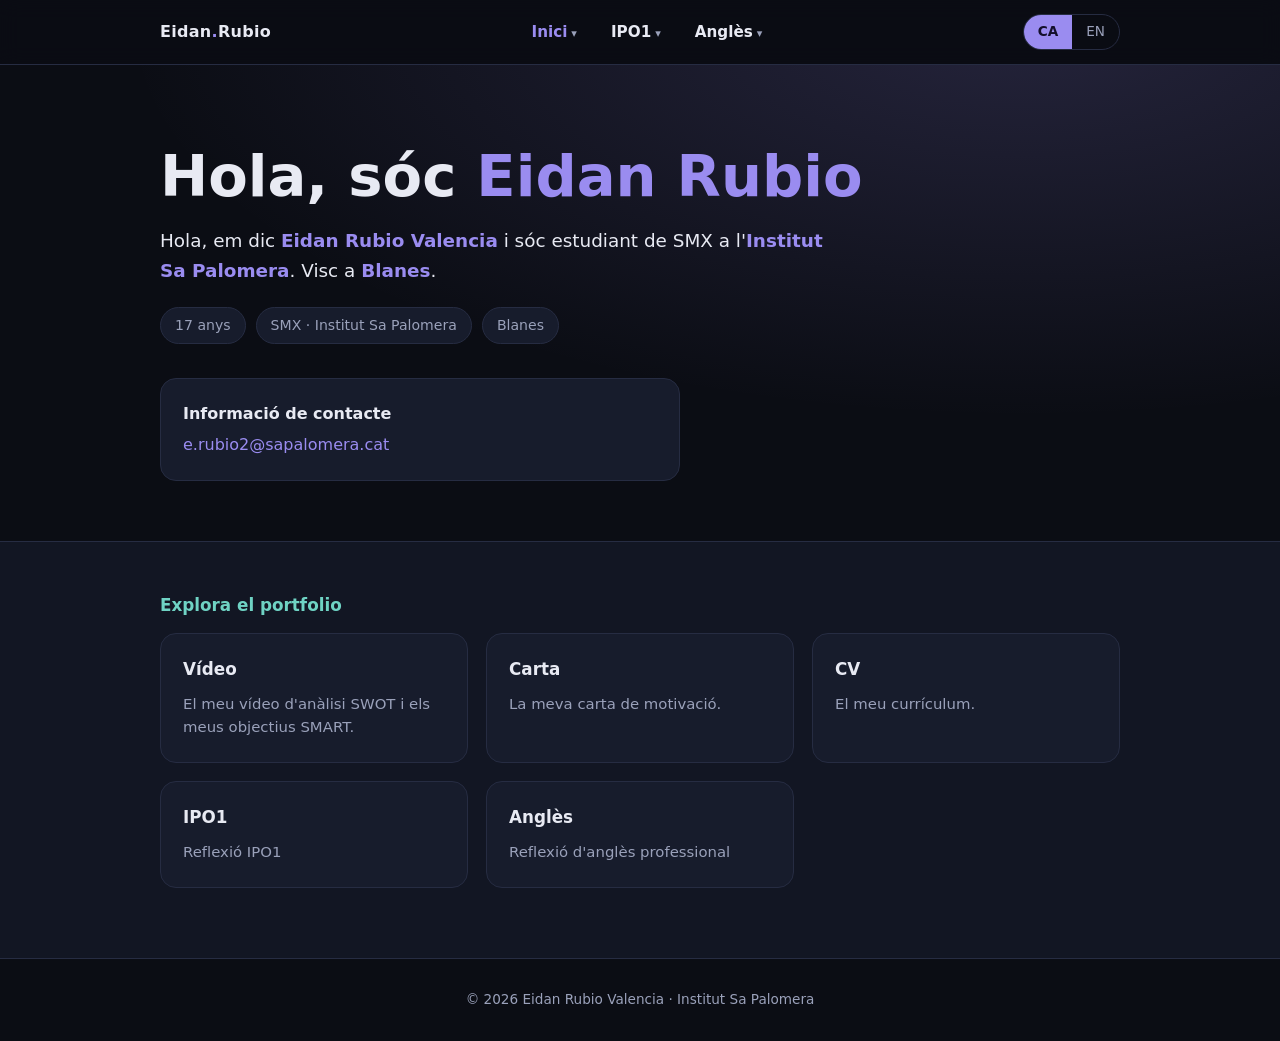
==== commit 4b8bad16: "Split portfolio into separate pages with shared style, script and menu Co-Authored-By: Claude Sonnet" ====
--- a/index.html
+++ b/index.html
@@ -3,99 +3,33 @@
 <head>
 <meta charset="utf-8">
 <meta name="viewport" content="width=device-width, initial-scale=1">
-<title>Eidan Rubio · Portfolio</title>
+<title>Inici · Eidan Rubio</title>
 <meta name="description" content="Portfolio digital IPO1 i Anglès — Eidan Rubio Valencia, SMX, Institut Sa Palomera">
-<style>
-:root{
-  --bg:#0b0d14; --bg2:#121623; --card:#171c2c; --line:#262c42;
-  --text:#e8eaf3; --muted:#9aa1ba; --accent:#9a8cf0; --accent2:#6fd3c4;
-  --radius:16px;
-}
-*{box-sizing:border-box;margin:0;padding:0}
-html{scroll-behavior:smooth;scroll-padding-top:76px}
-body{background:var(--bg);color:var(--text);font-family:system-ui,-apple-system,"Segoe UI",Roboto,sans-serif;line-height:1.6}
-a{color:var(--accent);text-decoration:none}
-a:hover{text-decoration:underline}
-.wrap{max-width:1000px;margin:0 auto;padding:0 20px}
-
-/* NAV */
-header{position:sticky;top:0;z-index:20;background:rgba(11,13,20,.9);backdrop-filter:blur(10px);border-bottom:1px solid var(--line)}
-nav{display:flex;align-items:center;justify-content:space-between;gap:16px;height:64px}
-.logo{font-weight:700;letter-spacing:.3px}
-.logo span{color:var(--accent)}
-.menu{display:flex;gap:6px;align-items:center}
-.dd{position:relative}
-.dd>a{display:block;padding:8px 14px;color:var(--text);border-radius:8px;font-weight:600;font-size:.95rem}
-.dd>a::after{content:" ▾";font-size:.7rem;color:var(--muted)}
-.dd>a:hover{background:var(--card);text-decoration:none}
-.sub{position:absolute;top:100%;left:0;min-width:180px;background:var(--card);border:1px solid var(--line);border-radius:12px;padding:6px;display:none;box-shadow:0 12px 30px rgba(0,0,0,.4)}
-.sub a{display:block;padding:8px 12px;border-radius:8px;color:var(--muted);font-size:.92rem}
-.sub a:hover{background:var(--bg2);color:var(--text);text-decoration:none}
-.dd:hover .sub,.dd:focus-within .sub{display:block}
-.right{display:flex;align-items:center;gap:10px}
-.lang{display:flex;border:1px solid var(--line);border-radius:999px;overflow:hidden}
-.lang button{background:none;border:0;color:var(--muted);padding:6px 14px;font:inherit;font-size:.85rem;cursor:pointer}
-.lang button.on{background:var(--accent);color:#14102b;font-weight:700}
-.burger{display:none;background:none;border:1px solid var(--line);color:var(--text);border-radius:8px;padding:6px 11px;font-size:1.1rem;cursor:pointer}
-@media(max-width:820px){
-  .burger{display:block}
-  .menu{display:none;position:absolute;top:64px;left:0;right:0;background:var(--bg);border-bottom:1px solid var(--line);flex-direction:column;align-items:stretch;padding:10px 20px 16px;max-height:calc(100vh - 64px);overflow:auto}
-  .menu.open{display:flex}
-  .dd>a::after{content:""}
-  .sub{position:static;display:block;border:0;box-shadow:none;background:none;padding:0 0 6px 12px}
-}
-
-/* SECTIONS */
-section{padding:64px 0;border-top:1px solid var(--line)}
-section.alt{background:var(--bg2)}
-.num{color:var(--accent);font-weight:700;font-size:.85rem;letter-spacing:2px}
-h1{font-size:clamp(2.2rem,6vw,3.6rem);line-height:1.1;margin-bottom:18px}
-h1 em{font-style:normal;color:var(--accent)}
-h2{font-size:1.8rem;margin:6px 0 10px}
-.lead{font-size:1.15rem;color:var(--text);max-width:680px}
-.lead b{color:var(--accent)}
-.desc{color:var(--muted);max-width:680px;margin-bottom:28px}
-.hero{padding:80px 0 60px;border-top:0;background:radial-gradient(900px 400px at 80% -10%,rgba(154,140,240,.18),transparent),var(--bg)}
-.facts{display:flex;flex-wrap:wrap;gap:10px;margin-top:22px}
-.facts span{background:var(--card);border:1px solid var(--line);border-radius:999px;padding:6px 14px;font-size:.88rem;color:var(--muted)}
-.contact{margin-top:34px;background:var(--card);border:1px solid var(--line);border-radius:var(--radius);padding:22px;max-width:520px}
-.contact h3{font-size:1rem;margin-bottom:6px}
-.grid{display:grid;grid-template-columns:repeat(auto-fit,minmax(240px,1fr));gap:18px}
-.card{background:var(--card);border:1px solid var(--line);border-radius:var(--radius);padding:22px;display:flex;flex-direction:column;gap:10px}
-.card h3{font-size:1.05rem}
-.card p{color:var(--muted);font-size:.93rem;flex:1}
-.badge{align-self:flex-start;font-size:.75rem;border-radius:999px;padding:3px 11px;background:rgba(255,255,255,.04);color:var(--muted);border:1px solid var(--line)}
-.ra{font-size:1.9rem;font-weight:800;color:var(--accent);line-height:1}
-.group{margin:34px 0 14px;font-size:1.05rem;color:var(--accent2)}
-footer{padding:34px 0;text-align:center;color:var(--muted);font-size:.85rem;border-top:1px solid var(--line)}
-</style>
+<link rel="stylesheet" href="style.css">
 </head>
 <body>
-
 <header>
   <div class="wrap">
     <nav>
-      <div class="logo">Eidan<span>.</span>Rubio</div>
+      <a class="logo" href="index.html">Eidan<span>.</span>Rubio</a>
       <div class="menu" id="menu">
         <div class="dd">
-          <a href="#inici" data-i18n="n_inici"></a>
+          <a href="index.html" class="on" data-i18n="n_inici"></a>
           <div class="sub">
-            <a href="#video" data-i18n="n_video"></a>
-            <a href="#carta" data-i18n="n_carta"></a>
-            <a href="#cv">CV</a>
+            <a href="video.html" data-i18n="n_video"></a>
+            <a href="carta.html" data-i18n="n_carta"></a>
+            <a href="cv.html">CV</a>
           </div>
         </div>
         <div class="dd">
-          <a href="#ipo1">IPO1</a>
-          <div class="sub">
-            <a href="#ra1">RA1</a><a href="#ra2">RA2</a><a href="#ra3">RA3</a><a href="#ra4">RA4</a><a href="#ra5">RA5</a>
-          </div>
+          <a href="ipo1.html">IPO1</a>
+          <div class="sub"><a href="ra1.html">RA1</a><a href="ra2.html">RA2</a><a href="ra3.html">RA3</a><a href="ra4.html">RA4</a><a href="ra5.html">RA5</a></div>
         </div>
         <div class="dd">
-          <a href="#angles" data-i18n="n_angles"></a>
+          <a href="angles.html" data-i18n="n_angles"></a>
           <div class="sub">
-            <a href="#evidencies" data-i18n="n_evid"></a>
-            <a href="#formal">Formal / Informal</a>
+            <a href="evidencies.html" data-i18n="n_evid"></a>
+            <a href="formal.html">Formal / Informal</a>
           </div>
         </div>
       </div>
@@ -109,150 +43,24 @@
     </nav>
   </div>
 </header>
-
 <main>
-
-<!-- INICI -->
-<section id="inici" class="hero">
-  <div class="wrap">
-    <h1><span data-i18n="hi"></span> <em>Eidan Rubio</em></h1>
-    <p class="lead" data-i18n-html="intro"></p>
-    <div class="facts">
-      <span data-i18n="f_age"></span>
-      <span data-i18n="f_study"></span>
-      <span data-i18n="f_live"></span>
-    </div>
-    <div class="contact">
-      <h3 data-i18n="contact"></h3>
-      <a href="mailto:e.rubio2@sapalomera.cat">e.rubio2@sapalomera.cat</a>
-    </div>
-  </div>
-</section>
-
-<section id="video" class="alt">
-  <div class="wrap">
-    <h2 data-i18n="n_video"></h2>
-    <p class="desc" data-i18n="video_desc"></p>
-    <div class="grid">
-      <div class="card"><span class="badge" data-i18n="pending"></span><h3 data-i18n="swot_t"></h3><p data-i18n="swot_d"></p></div>
-    </div>
-    <h3 class="group" data-i18n="smart_t"></h3>
-    <div class="grid">
-      <div class="card"><span class="badge" data-i18n="pending"></span><h3 data-i18n="g_personal"></h3></div>
-      <div class="card"><span class="badge" data-i18n="pending"></span><h3 data-i18n="g_prof"></h3></div>
-      <div class="card"><span class="badge" data-i18n="pending"></span><h3 data-i18n="g_eng"></h3></div>
-    </div>
-  </div>
-</section>
-
-<section id="carta">
-  <div class="wrap">
-    <h2 data-i18n="n_carta"></h2>
-    <p class="desc" data-i18n="carta_desc"></p>
-    <div class="grid"><div class="card"><span class="badge" data-i18n="pending"></span><p data-i18n="carta_card"></p></div></div>
-  </div>
-</section>
-
-<section id="cv" class="alt">
-  <div class="wrap">
-    <h2>CV</h2>
-    <p class="desc" data-i18n="cv_desc"></p>
-    <div class="grid"><div class="card"><span class="badge" data-i18n="pending"></span><p data-i18n="cv_card"></p></div></div>
-  </div>
-</section>
-
-<!-- IPO1 -->
-<section id="ipo1">
-  <div class="wrap">
-    <div class="num">IPO1</div>
-    <h2 data-i18n="ipo1_t"></h2>
-    <p class="desc" data-i18n="ipo1_d"></p>
-    <div class="grid">
-      <div class="card" id="ra1"><div class="ra">RA1</div><span class="badge" data-i18n="pending"></span></div>
-      <div class="card" id="ra2"><div class="ra">RA2</div><span class="badge" data-i18n="pending"></span><p data-i18n="ra2_d"></p></div>
-      <div class="card" id="ra3"><div class="ra">RA3</div><span class="badge" data-i18n="pending"></span></div>
-      <div class="card" id="ra4"><div class="ra">RA4</div><span class="badge" data-i18n="pending"></span></div>
-      <div class="card" id="ra5"><div class="ra">RA5</div><span class="badge" data-i18n="pending"></span></div>
-    </div>
-  </div>
-</section>
-
-<!-- ANGLÈS -->
-<section id="angles" class="alt">
-  <div class="wrap">
-    <div class="num" data-i18n="n_angles"></div>
-    <h2 data-i18n="angles_t"></h2>
-    <p class="desc" data-i18n="angles_d"></p>
-
-    <h3 class="group" id="evidencies" data-i18n="evid_t"></h3>
-    <div class="grid">
-      <div class="card"><h3>1st term</h3><span class="badge" data-i18n="pending"></span></div>
-      <div class="card"><h3>2nd term</h3><span class="badge" data-i18n="pending"></span></div>
-      <div class="card"><h3>3rd term</h3><span class="badge" data-i18n="pending"></span></div>
-    </div>
-
-    <h3 class="group" id="formal">Formal / Informal</h3>
-    <div class="grid">
-      <div class="card"><span class="badge" data-i18n="pending"></span><p data-i18n="formal_d"></p></div>
-    </div>
-  </div>
-</section>
-
+<section class="hero"><div class="wrap">
+<h1><span data-i18n="hi"></span> <em>Eidan Rubio</em></h1>
+<p class="lead" data-i18n-html="intro"></p>
+<div class="facts"><span data-i18n="f_age"></span><span data-i18n="f_study"></span><span data-i18n="f_live"></span></div>
+<div class="contact"><h3 data-i18n="contact"></h3><a href="mailto:e.rubio2@sapalomera.cat">e.rubio2@sapalomera.cat</a></div>
+</div></section>
+<section class="explore"><div class="wrap">
+<h3 class="group" style="margin-top:0" data-i18n="explore"></h3>
+<div class="grid">
+<a class="card" href="video.html"><h3 data-i18n="n_video"></h3><p data-i18n="video_desc"></p></a>
+<a class="card" href="carta.html"><h3 data-i18n="n_carta"></h3><p data-i18n="carta_desc"></p></a>
+<a class="card" href="cv.html"><h3>CV</h3><p data-i18n="cv_desc"></p></a>
+<a class="card" href="ipo1.html"><h3>IPO1</h3><p data-i18n="ipo1_t"></p></a>
+<a class="card" href="angles.html"><h3 data-i18n="n_angles"></h3><p data-i18n="angles_t"></p></a>
+</div></div></section>
 </main>
-
 <footer><div class="wrap">© 2026 Eidan Rubio Valencia · Institut Sa Palomera</div></footer>
-
-<script>
-const T = {
-  ca: {
-    n_inici:"Inici", n_video:"Vídeo", n_carta:"Carta", n_angles:"Anglès", n_evid:"Evidències",
-    hi:"Hola, sóc",
-    intro:"Hola, em dic <b>Eidan Rubio Valencia</b> i sóc estudiant de SMX a l'<b>Institut Sa Palomera</b>. Visc a <b>Blanes</b>.",
-    f_age:"17 anys", f_study:"SMX · Institut Sa Palomera", f_live:"Blanes",
-    contact:"Informació de contacte",
-    pending:"Pendent",
-    video_desc:"El meu vídeo d'anàlisi SWOT i els meus objectius SMART.",
-    swot_t:"Vídeo d'anàlisi SWOT", swot_d:"Vídeo personal d'anàlisi SWOT del mòdul d'anglès professional.",
-    smart_t:"Objectius SMART", g_personal:"Personals", g_prof:"Professionals", g_eng:"Relacionats amb l'anglès",
-    carta_desc:"La meva carta de motivació.", carta_card:"Carta de motivació en preparació.",
-    cv_desc:"El meu currículum.", cv_card:"CV en preparació.",
-    ipo1_t:"Reflexió IPO1", ipo1_d:"Una reflexió per a cada resultat d'aprenentatge (RA) del mòdul Itinerari personal per a l'ocupabilitat.",
-    ra2_d:"Prevenció de riscos laborals · Pràctica 2: Ergonomia i salut laboral en el sector digital.",
-    angles_t:"Reflexió d'anglès professional", angles_d:"Evidències escrites i orals, i expressions formals i informals.",
-    evid_t:"Evidències escrites i orals", formal_d:"Taula d'expressions formals i informals."
-  },
-  en: {
-    n_inici:"Home", n_video:"Video", n_carta:"Letter", n_angles:"English", n_evid:"Evidence",
-    hi:"Hi, I'm",
-    intro:"Hello, my name is <b>Eidan Rubio Valencia</b> and I'm an SMX student at <b>Institut Sa Palomera</b>. I live in <b>Blanes</b>.",
-    f_age:"17 years old", f_study:"SMX · Institut Sa Palomera", f_live:"Blanes",
-    contact:"Contact information",
-    pending:"Pending",
-    video_desc:"My SWOT analysis video and my SMART goals.",
-    swot_t:"SWOT analysis video", swot_d:"Personal SWOT analysis video from the professional English module.",
-    smart_t:"SMART goals", g_personal:"Personal", g_prof:"Professional", g_eng:"English-related",
-    carta_desc:"My motivation letter.", carta_card:"Motivation letter in progress.",
-    cv_desc:"My résumé.", cv_card:"CV in progress.",
-    ipo1_t:"IPO1 Reflection", ipo1_d:"One reflection for each learning outcome (RA) of the Personal Employability Pathway module.",
-    ra2_d:"Occupational risk prevention · Practice 2: Ergonomics and occupational health in the digital sector.",
-    angles_t:"Professional English reflection", angles_d:"Written and oral evidence, and formal and informal expressions.",
-    evid_t:"Written and oral evidence", formal_d:"Chart of formal and informal expressions."
-  }
-};
-function setLang(l){
-  if(!T[l]) l="ca";
-  document.documentElement.lang=l;
-  document.querySelectorAll("[data-i18n]").forEach(e=>e.textContent=T[l][e.dataset.i18n]);
-  document.querySelectorAll("[data-i18n-html]").forEach(e=>e.innerHTML=T[l][e.dataset.i18nHtml]);
-  document.querySelectorAll(".lang button").forEach(b=>b.classList.toggle("on",b.dataset.lang===l));
-  try{localStorage.setItem("lang",l);}catch(_){}
-}
-document.querySelectorAll(".lang button").forEach(b=>b.addEventListener("click",()=>setLang(b.dataset.lang)));
-const menu=document.getElementById("menu");
-document.getElementById("burger").addEventListener("click",()=>menu.classList.toggle("open"));
-menu.querySelectorAll("a").forEach(a=>a.addEventListener("click",()=>menu.classList.remove("open")));
-let saved=null;try{saved=localStorage.getItem("lang");}catch(_){}
-setLang(saved||"ca");
-</script>
+<script src="script.js"></script>
 </body>
 </html>
--- a/style.css
+++ b/style.css
@@ -0,0 +1,64 @@
+:root{
+  --bg:#0b0d14; --bg2:#121623; --card:#171c2c; --line:#262c42;
+  --text:#e8eaf3; --muted:#9aa1ba; --accent:#9a8cf0; --accent2:#6fd3c4;
+  --radius:16px;
+}
+*{box-sizing:border-box;margin:0;padding:0}
+html{scroll-behavior:smooth}
+body{background:var(--bg);color:var(--text);font-family:system-ui,-apple-system,"Segoe UI",Roboto,sans-serif;line-height:1.6;min-height:100vh;display:flex;flex-direction:column}
+main{flex:1}
+a{color:var(--accent);text-decoration:none}
+a:hover{text-decoration:underline}
+.wrap{max-width:1000px;margin:0 auto;padding:0 20px}
+
+header{position:sticky;top:0;z-index:20;background:rgba(11,13,20,.92);backdrop-filter:blur(10px);border-bottom:1px solid var(--line)}
+nav{display:flex;align-items:center;justify-content:space-between;gap:16px;height:64px}
+.logo{font-weight:700;letter-spacing:.3px;color:var(--text)}
+.logo span{color:var(--accent)}
+.logo:hover{text-decoration:none}
+.menu{display:flex;gap:6px;align-items:center}
+.dd{position:relative}
+.dd>a{display:block;padding:8px 14px;color:var(--text);border-radius:8px;font-weight:600;font-size:.95rem}
+.dd>a::after{content:" ▾";font-size:.7rem;color:var(--muted)}
+.dd>a:hover{background:var(--card);text-decoration:none}
+.dd>a.on{color:var(--accent)}
+.sub{position:absolute;top:100%;left:0;min-width:180px;background:var(--card);border:1px solid var(--line);border-radius:12px;padding:6px;display:none;box-shadow:0 12px 30px rgba(0,0,0,.4)}
+.sub a{display:block;padding:8px 12px;border-radius:8px;color:var(--muted);font-size:.92rem}
+.sub a:hover{background:var(--bg2);color:var(--text);text-decoration:none}
+.dd:hover .sub,.dd:focus-within .sub{display:block}
+.right{display:flex;align-items:center;gap:10px}
+.lang{display:flex;border:1px solid var(--line);border-radius:999px;overflow:hidden}
+.lang button{background:none;border:0;color:var(--muted);padding:6px 14px;font:inherit;font-size:.85rem;cursor:pointer}
+.lang button.on{background:var(--accent);color:#14102b;font-weight:700}
+.burger{display:none;background:none;border:1px solid var(--line);color:var(--text);border-radius:8px;padding:6px 11px;font-size:1.1rem;cursor:pointer}
+@media(max-width:820px){
+  .burger{display:block}
+  .menu{display:none;position:absolute;top:64px;left:0;right:0;background:var(--bg);border-bottom:1px solid var(--line);flex-direction:column;align-items:stretch;padding:10px 20px 16px;max-height:calc(100vh - 64px);overflow:auto}
+  .menu.open{display:flex}
+  .dd>a::after{content:""}
+  .sub{position:static;display:block;border:0;box-shadow:none;background:none;padding:0 0 6px 12px}
+}
+
+.page{padding:56px 0 70px}
+.back{display:inline-block;margin-bottom:18px;color:var(--muted);font-size:.9rem}
+h1{font-size:clamp(2.2rem,6vw,3.6rem);line-height:1.1;margin-bottom:18px}
+h1 em{font-style:normal;color:var(--accent)}
+h2{font-size:2rem;margin:4px 0 10px}
+.lead{font-size:1.15rem;max-width:680px}
+.lead b{color:var(--accent)}
+.desc{color:var(--muted);max-width:680px;margin-bottom:28px}
+.hero{padding:80px 0 60px;background:radial-gradient(900px 400px at 80% -10%,rgba(154,140,240,.18),transparent),var(--bg)}
+.facts{display:flex;flex-wrap:wrap;gap:10px;margin-top:22px}
+.facts span{background:var(--card);border:1px solid var(--line);border-radius:999px;padding:6px 14px;font-size:.88rem;color:var(--muted)}
+.contact{margin-top:34px;background:var(--card);border:1px solid var(--line);border-radius:var(--radius);padding:22px;max-width:520px}
+.contact h3{font-size:1rem;margin-bottom:6px}
+.explore{padding:50px 0 70px;border-top:1px solid var(--line);background:var(--bg2)}
+.grid{display:grid;grid-template-columns:repeat(auto-fit,minmax(240px,1fr));gap:18px}
+.card{background:var(--card);border:1px solid var(--line);border-radius:var(--radius);padding:22px;display:flex;flex-direction:column;gap:10px;color:var(--text)}
+a.card:hover{border-color:var(--accent);text-decoration:none}
+.card h3{font-size:1.05rem}
+.card p{color:var(--muted);font-size:.93rem;flex:1}
+.badge{align-self:flex-start;font-size:.75rem;border-radius:999px;padding:3px 11px;background:rgba(255,255,255,.04);color:var(--muted);border:1px solid var(--line)}
+.ra{font-size:1.9rem;font-weight:800;color:var(--accent);line-height:1}
+.group{margin:34px 0 14px;font-size:1.05rem;color:var(--accent2)}
+footer{padding:30px 0;text-align:center;color:var(--muted);font-size:.85rem;border-top:1px solid var(--line)}
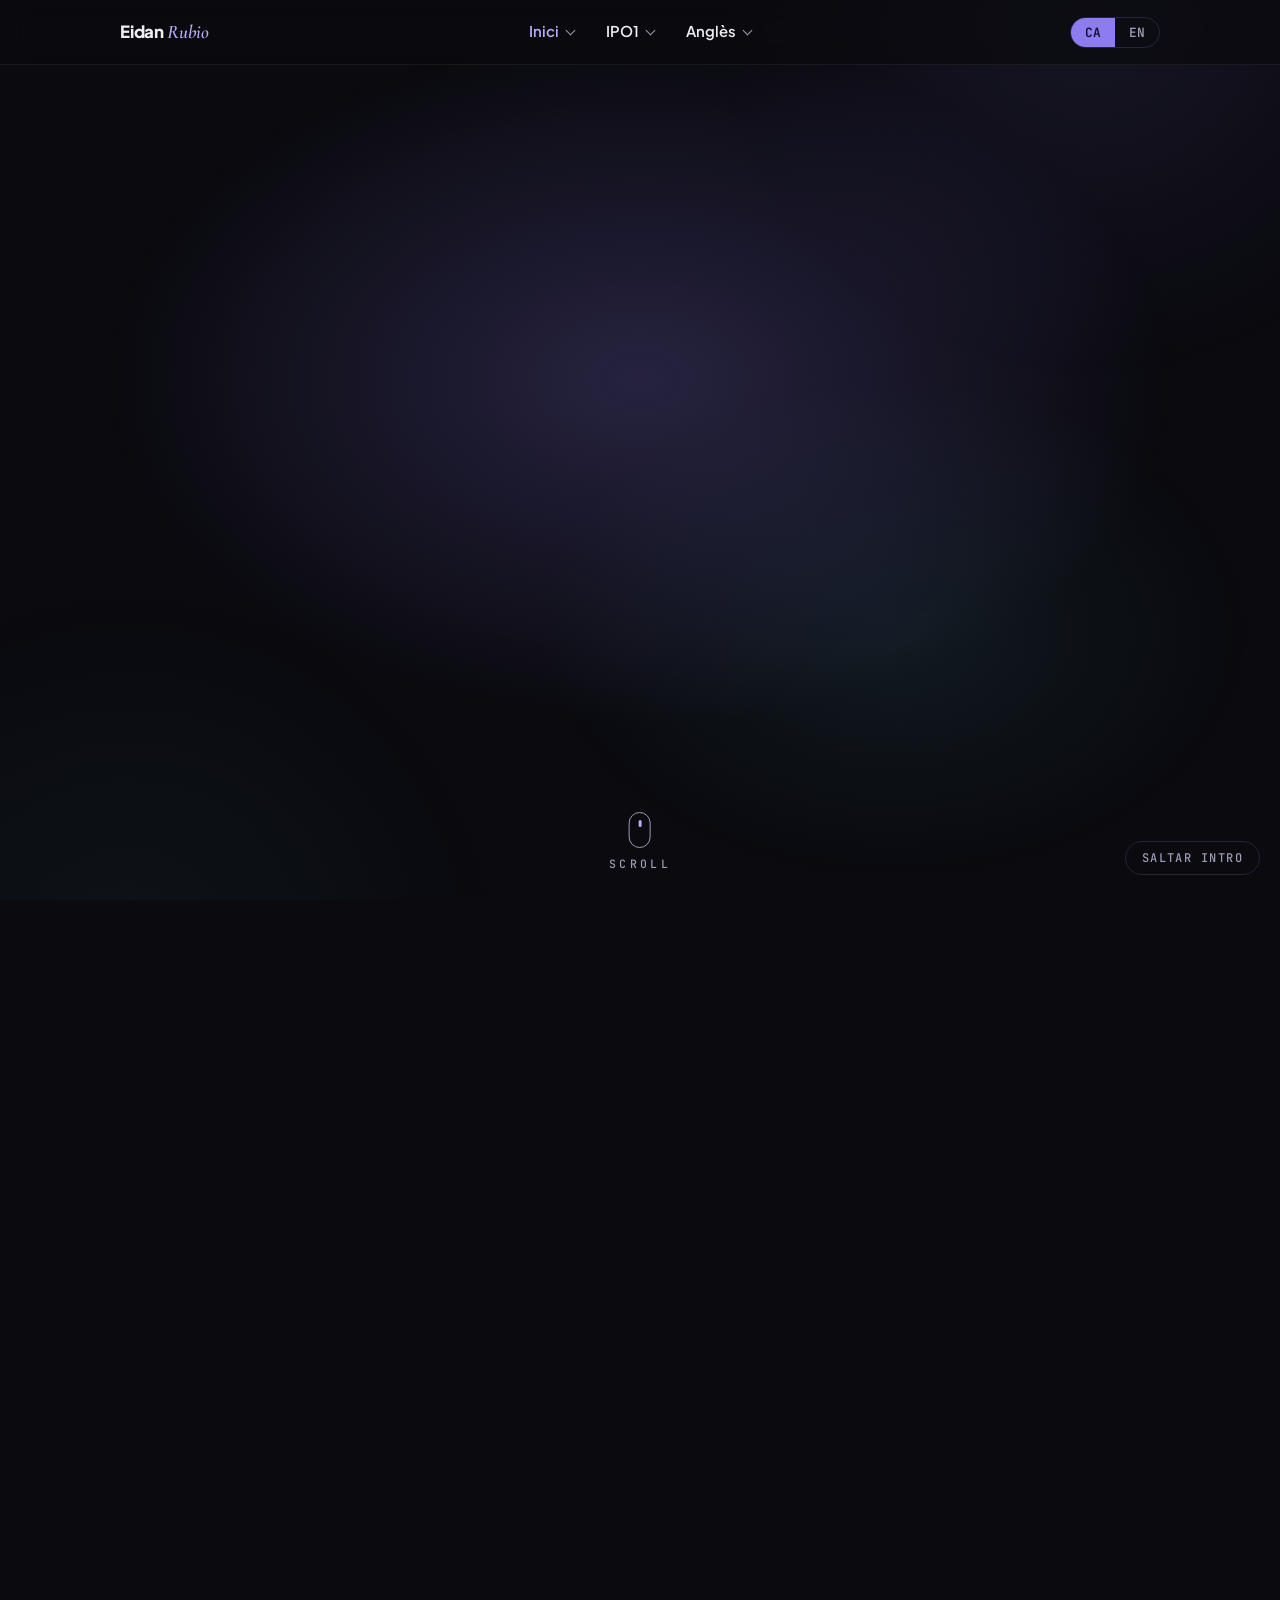
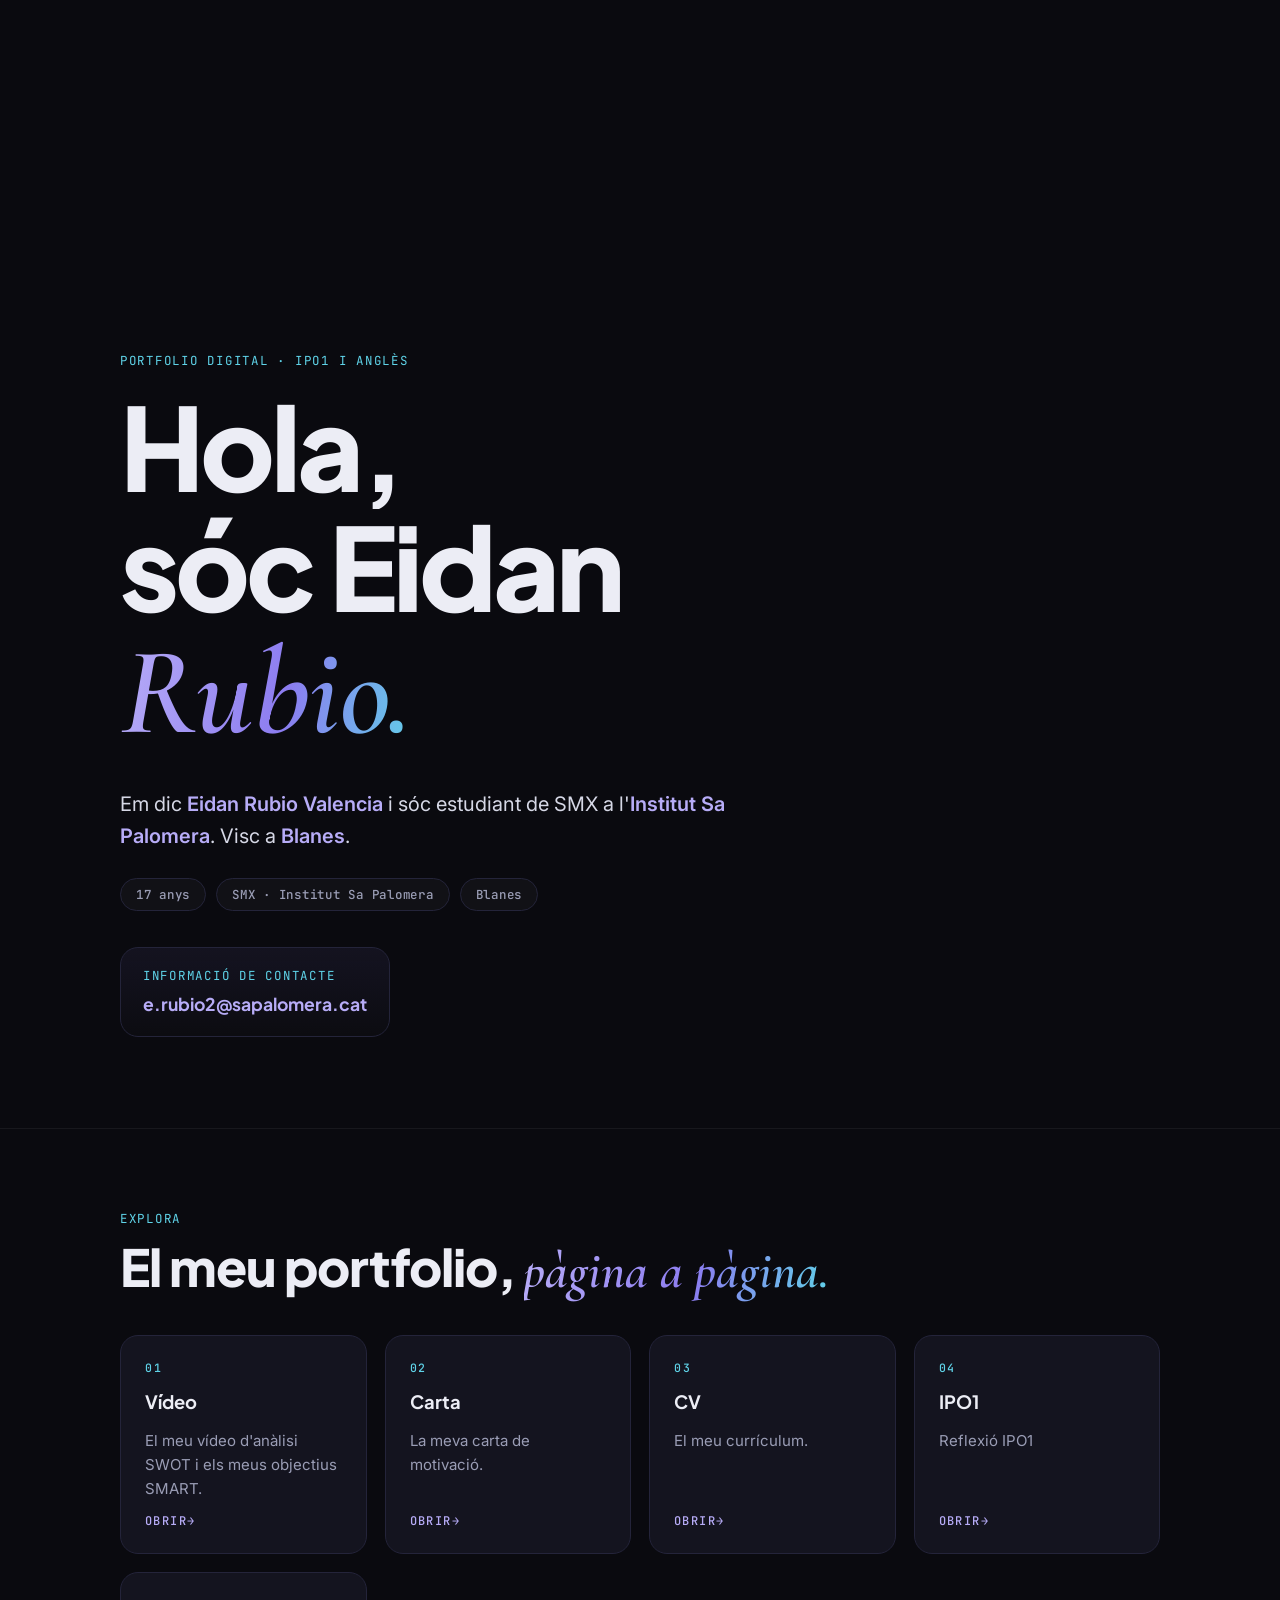
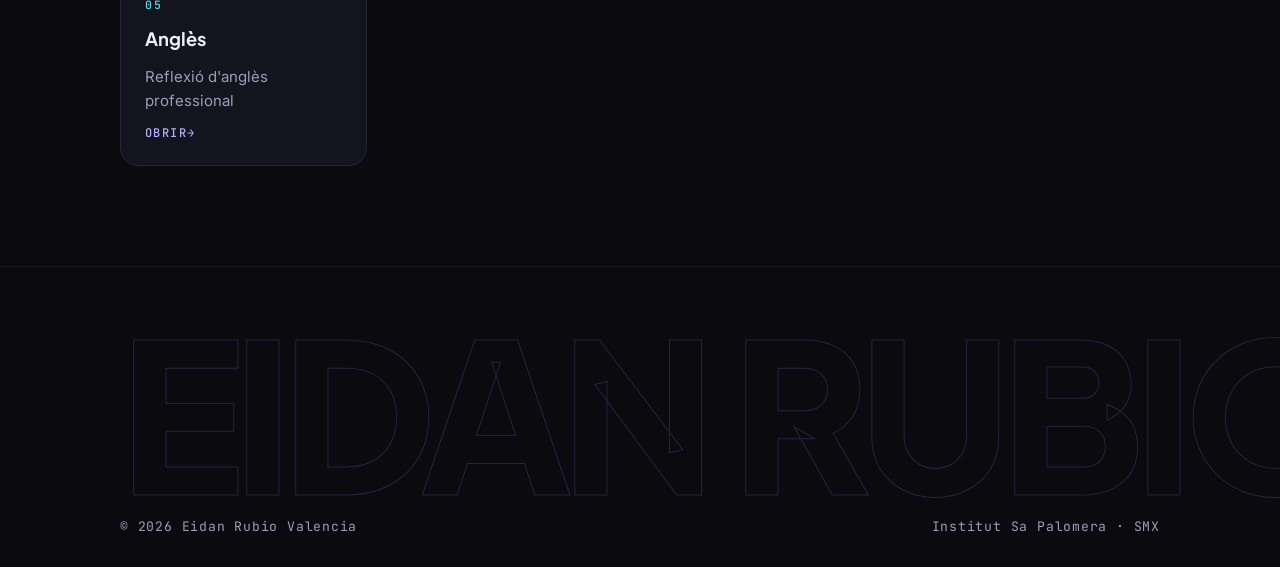
==== commit 71de2eb3: "Cinematic redesign: 3D laptop scroll intro, new type, smooth scroll and animations on all 13 pages C" ====
--- a/index.html
+++ b/index.html
@@ -5,16 +5,21 @@
 <meta name="viewport" content="width=device-width, initial-scale=1">
 <title>Inici · Eidan Rubio</title>
 <meta name="description" content="Portfolio digital IPO1 i Anglès — Eidan Rubio Valencia, SMX, Institut Sa Palomera">
+<link rel="preconnect" href="https://fonts.googleapis.com"><link rel="preconnect" href="https://fonts.gstatic.com" crossorigin><link rel="stylesheet" href="https://fonts.googleapis.com/css2?family=Cormorant+Garamond:ital,wght@1,500;1,600&family=Inter:wght@400;500;600&family=JetBrains+Mono:wght@400;500&family=Plus+Jakarta+Sans:wght@600;700;800&display=swap">
+<link rel="stylesheet" href="vendor/lenis.css">
 <link rel="stylesheet" href="style.css">
+<script type="importmap">{"imports":{"three":"./vendor/three.module.min.js"}}</script>
 </head>
 <body>
+<div class="curtain" aria-hidden="true"></div>
+<div class="ambient" aria-hidden="true"><i></i><i></i></div>
 <header>
   <div class="wrap">
     <nav>
-      <a class="logo" href="index.html">Eidan<span>.</span>Rubio</a>
+      <a class="logo" href="#inici">Eidan <span>Rubio</span></a>
       <div class="menu" id="menu">
         <div class="dd">
-          <a href="index.html" class="on" data-i18n="n_inici"></a>
+          <a href="#inici" class="on" data-i18n="n_inici"></a>
           <div class="sub">
             <a href="video.html" data-i18n="n_video"></a>
             <a href="carta.html" data-i18n="n_carta"></a>
@@ -44,23 +49,36 @@
   </div>
 </header>
 <main>
-<section class="hero"><div class="wrap">
-<h1><span data-i18n="hi"></span> <em>Eidan Rubio</em></h1>
-<p class="lead" data-i18n-html="intro"></p>
-<div class="facts"><span data-i18n="f_age"></span><span data-i18n="f_study"></span><span data-i18n="f_live"></span></div>
-<div class="contact"><h3 data-i18n="contact"></h3><a href="mailto:e.rubio2@sapalomera.cat">e.rubio2@sapalomera.cat</a></div>
+<section id="intro" class="intro" aria-label="Intro">
+  <div class="intro-sticky">
+    <canvas id="laptop" aria-hidden="true"></canvas>
+    <div class="lbl" data-part="screen"><i></i><span data-i18n="l_screen"></span></div><div class="lbl" data-part="keys"><i></i><span data-i18n="l_keys"></span></div><div class="lbl" data-part="cpu"><i></i><span>CPU</span></div><div class="lbl" data-part="ram"><i></i><span>RAM</span></div><div class="lbl" data-part="ssd"><i></i><span>SSD</span></div><div class="lbl" data-part="fan"><i></i><span data-i18n="l_fan"></span></div><div class="lbl" data-part="board"><i></i><span data-i18n="l_board"></span></div><div class="lbl" data-part="bat"><i></i><span data-i18n="l_bat"></span></div><div class="lbl" data-part="bottom"><i></i><span data-i18n="l_bottom"></span></div>
+    <div class="chap" data-a="0.13" data-b="0.4"><div class="mono" data-i18n="c1_k"></div><h2><span data-i18n="c1_t"></span><span class="flourish" data-i18n="c1_f"></span></h2></div><div class="chap" data-a="0.46" data-b="0.79"><div class="mono" data-i18n="c2_k"></div><h2><span data-i18n="c2_t"></span><span class="flourish" data-i18n="c2_f"></span></h2></div><div class="chap" data-a="0.82" data-b="0.95"><div class="mono" data-i18n="c3_k"></div><h2><span data-i18n="c3_t"></span><span class="flourish" data-i18n="c3_f"></span></h2></div>
+    <div class="intro-hint"><b></b><span data-i18n="hint"></span></div>
+    <button class="skip" type="button" data-i18n="skip"></button>
+  </div>
+</section>
+<section id="inici" class="hero"><div class="wrap">
+<div class="mono" data-reveal data-i18n="eyebrow"></div>
+<h1><span class="line"><span data-i18n="h_l1"></span></span><span class="line"><span data-i18n="h_l2"></span></span><span class="line"><span class="flourish" data-i18n="h_fl"></span></span></h1>
+<p class="lead" data-i18n-html="intro" data-reveal></p>
+<div class="facts" data-reveal><span data-i18n="f_age"></span><span data-i18n="f_study"></span><span data-i18n="f_live"></span></div>
+<div class="contact" data-reveal><span class="mono" data-i18n="contact"></span><a href="mailto:e.rubio2@sapalomera.cat">e.rubio2@sapalomera.cat</a></div>
 </div></section>
 <section class="explore"><div class="wrap">
-<h3 class="group" style="margin-top:0" data-i18n="explore"></h3>
-<div class="grid">
-<a class="card" href="video.html"><h3 data-i18n="n_video"></h3><p data-i18n="video_desc"></p></a>
-<a class="card" href="carta.html"><h3 data-i18n="n_carta"></h3><p data-i18n="carta_desc"></p></a>
-<a class="card" href="cv.html"><h3>CV</h3><p data-i18n="cv_desc"></p></a>
-<a class="card" href="ipo1.html"><h3>IPO1</h3><p data-i18n="ipo1_t"></p></a>
-<a class="card" href="angles.html"><h3 data-i18n="n_angles"></h3><p data-i18n="angles_t"></p></a>
-</div></div></section>
+<div class="mono" data-reveal data-i18n="explore_k"></div>
+<h2 data-reveal><span data-i18n="explore_t"></span> <span class="flourish" data-i18n="explore_f"></span></h2>
+<div class="grid"><a class="card" href="video.html"><span class="n">01</span><h3 data-i18n="n_video"></h3><p data-i18n="video_desc"></p><span class="go" data-i18n="go"></span></a><a class="card" href="carta.html"><span class="n">02</span><h3 data-i18n="n_carta"></h3><p data-i18n="carta_desc"></p><span class="go" data-i18n="go"></span></a><a class="card" href="cv.html"><span class="n">03</span><h3>CV</h3><p data-i18n="cv_desc"></p><span class="go" data-i18n="go"></span></a><a class="card" href="ipo1.html"><span class="n">04</span><h3>IPO1</h3><p data-i18n="ipo1_t"></p><span class="go" data-i18n="go"></span></a><a class="card" href="angles.html"><span class="n">05</span><h3 data-i18n="n_angles"></h3><p data-i18n="angles_t"></p><span class="go" data-i18n="go"></span></a></div>
+</div></section>
 </main>
-<footer><div class="wrap">© 2026 Eidan Rubio Valencia · Institut Sa Palomera</div></footer>
+<footer><div class="wrap">
+<div class="ghost" aria-hidden="true">EIDAN RUBIO</div>
+<div class="row"><span>© 2026 Eidan Rubio Valencia</span><span>Institut Sa Palomera · SMX</span></div>
+</div></footer>
+<script src="vendor/gsap.min.js"></script>
+<script src="vendor/ScrollTrigger.min.js"></script>
+<script src="vendor/lenis.min.js"></script>
 <script src="script.js"></script>
+<script type="module" src="intro.js"></script>
 </body>
 </html>
--- a/vendor/lenis.css
+++ b/vendor/lenis.css
@@ -0,0 +1,20 @@
+html.lenis,
+html.lenis body {
+  height: auto;
+}
+
+.lenis.lenis-smooth {
+  scroll-behavior: auto !important;
+}
+
+.lenis.lenis-smooth [data-lenis-prevent] {
+  overscroll-behavior: contain;
+}
+
+.lenis.lenis-stopped {
+  overflow: hidden;
+}
+
+.lenis.lenis-smooth iframe {
+  pointer-events: none;
+}
--- a/style.css
+++ b/style.css
@@ -1,64 +1,124 @@
 :root{
-  --bg:#0b0d14; --bg2:#121623; --card:#171c2c; --line:#262c42;
-  --text:#e8eaf3; --muted:#9aa1ba; --accent:#9a8cf0; --accent2:#6fd3c4;
-  --radius:16px;
+  --bg:#0a0a0f; --bg2:#101019; --card:#14141f; --line:#24243a;
+  --text:#ecedf5; --muted:#9a9db5; --accent:#8c7cf0; --accent-d:#6a58d6; --accent-l:#b7acf7; --accent2:#5fd3e8;
+  --radius:18px;
+  --f-display:"Plus Jakarta Sans",system-ui,sans-serif; --f-serif:"Cormorant Garamond",Georgia,serif;
+  --f-body:Inter,system-ui,-apple-system,"Segoe UI",sans-serif; --f-mono:"JetBrains Mono",ui-monospace,monospace;
 }
 *{box-sizing:border-box;margin:0;padding:0}
-html{scroll-behavior:smooth}
-body{background:var(--bg);color:var(--text);font-family:system-ui,-apple-system,"Segoe UI",Roboto,sans-serif;line-height:1.6;min-height:100vh;display:flex;flex-direction:column}
-main{flex:1}
-a{color:var(--accent);text-decoration:none}
-a:hover{text-decoration:underline}
-.wrap{max-width:1000px;margin:0 auto;padding:0 20px}
+body{background:var(--bg);color:var(--text);font-family:var(--f-body);line-height:1.6;min-height:100vh;display:flex;flex-direction:column;overflow-x:hidden}
+main{flex:1;position:relative;z-index:1}
+a{color:var(--accent-l);text-decoration:none}
+.wrap{max-width:1080px;margin:0 auto;padding:0 20px}
+.mono{font-family:var(--f-mono);font-size:.78rem;letter-spacing:.14em;text-transform:uppercase;color:var(--accent2)}
+.flourish{font-family:var(--f-serif);font-style:italic;font-weight:600;letter-spacing:0;background:linear-gradient(100deg,var(--accent-l),var(--accent) 55%,var(--accent2));-webkit-background-clip:text;background-clip:text;color:transparent;padding-right:.08em}
 
-header{position:sticky;top:0;z-index:20;background:rgba(11,13,20,.92);backdrop-filter:blur(10px);border-bottom:1px solid var(--line)}
+/* ambient background (gradients only, no filters) */
+.ambient{position:fixed;inset:0;z-index:0;pointer-events:none;overflow:hidden}
+.ambient i{position:absolute;width:70vmax;height:70vmax;border-radius:50%;opacity:.5;animation:drift 26s ease-in-out infinite alternate}
+.ambient i:nth-child(1){background:radial-gradient(circle,rgba(140,124,240,.20),transparent 60%);top:-35vmax;right:-20vmax}
+.ambient i:nth-child(2){background:radial-gradient(circle,rgba(95,211,232,.10),transparent 60%);bottom:-40vmax;left:-25vmax;animation-duration:32s}
+@keyframes drift{to{transform:translate3d(-6vmax,5vmax,0) scale(1.08)}}
+
+/* curtain page transition */
+.curtain{position:fixed;inset:0;z-index:200;pointer-events:none;background:linear-gradient(160deg,var(--accent-d),#2a2066 60%,var(--bg));transform-origin:top;animation:curtainOut .85s .05s cubic-bezier(.77,0,.18,1) both}
+.curtain.leave{transform-origin:bottom;animation:curtainIn .55s cubic-bezier(.77,0,.18,1) both}
+@keyframes curtainOut{from{transform:scaleY(1)}to{transform:scaleY(0)}}
+@keyframes curtainIn{from{transform:scaleY(0)}to{transform:scaleY(1)}}
+
+/* NAV */
+header{position:sticky;top:0;z-index:50;background:rgba(10,10,15,.72);backdrop-filter:blur(12px);-webkit-backdrop-filter:blur(12px);border-bottom:1px solid rgba(255,255,255,.06)}
 nav{display:flex;align-items:center;justify-content:space-between;gap:16px;height:64px}
-.logo{font-weight:700;letter-spacing:.3px;color:var(--text)}
-.logo span{color:var(--accent)}
-.logo:hover{text-decoration:none}
-.menu{display:flex;gap:6px;align-items:center}
+.logo{font-family:var(--f-display);font-weight:800;letter-spacing:-.01em;color:var(--text);font-size:1.05rem}
+.logo span{font-family:var(--f-serif);font-style:italic;font-weight:600;color:var(--accent-l);font-size:1.2rem}
+.menu{display:flex;gap:4px;align-items:center}
 .dd{position:relative}
-.dd>a{display:block;padding:8px 14px;color:var(--text);border-radius:8px;font-weight:600;font-size:.95rem}
-.dd>a::after{content:" ▾";font-size:.7rem;color:var(--muted)}
-.dd>a:hover{background:var(--card);text-decoration:none}
-.dd>a.on{color:var(--accent)}
-.sub{position:absolute;top:100%;left:0;min-width:180px;background:var(--card);border:1px solid var(--line);border-radius:12px;padding:6px;display:none;box-shadow:0 12px 30px rgba(0,0,0,.4)}
-.sub a{display:block;padding:8px 12px;border-radius:8px;color:var(--muted);font-size:.92rem}
-.sub a:hover{background:var(--bg2);color:var(--text);text-decoration:none}
-.dd:hover .sub,.dd:focus-within .sub{display:block}
+.dd>a{display:block;padding:8px 14px;color:var(--text);border-radius:10px;font-family:var(--f-display);font-weight:600;font-size:.93rem;transition:background .2s,color .2s}
+.dd>a::after{content:"";display:inline-block;width:6px;height:6px;margin-left:8px;border-right:1.5px solid var(--muted);border-bottom:1.5px solid var(--muted);transform:translateY(-3px) rotate(45deg)}
+.dd>a:hover{background:rgba(255,255,255,.05)}
+.dd>a.on{color:var(--accent-l)}
+.sub{position:absolute;top:calc(100% + 6px);left:0;min-width:190px;background:rgba(20,20,31,.96);border:1px solid var(--line);border-radius:14px;padding:6px;opacity:0;visibility:hidden;transform:translateY(-6px);transition:opacity .2s,transform .2s,visibility .2s;box-shadow:0 18px 40px rgba(0,0,0,.45)}
+.sub::before{content:"";position:absolute;left:0;right:0;top:-8px;height:8px}
+.sub a{display:block;padding:9px 12px;border-radius:9px;color:var(--muted);font-size:.92rem;transition:background .15s,color .15s,padding .15s}
+.sub a:hover{background:rgba(140,124,240,.12);color:var(--text);padding-left:16px}
+.dd:hover .sub,.dd:focus-within .sub{opacity:1;visibility:visible;transform:none}
 .right{display:flex;align-items:center;gap:10px}
 .lang{display:flex;border:1px solid var(--line);border-radius:999px;overflow:hidden}
-.lang button{background:none;border:0;color:var(--muted);padding:6px 14px;font:inherit;font-size:.85rem;cursor:pointer}
-.lang button.on{background:var(--accent);color:#14102b;font-weight:700}
-.burger{display:none;background:none;border:1px solid var(--line);color:var(--text);border-radius:8px;padding:6px 11px;font-size:1.1rem;cursor:pointer}
+.lang button{background:none;border:0;color:var(--muted);padding:6px 14px;font:600 .8rem var(--f-mono);cursor:pointer}
+.lang button.on{background:var(--accent);color:#120e2b}
+.burger{display:none;background:none;border:1px solid var(--line);color:var(--text);border-radius:10px;width:40px;height:36px;font-size:1.05rem;cursor:pointer}
 @media(max-width:820px){
   .burger{display:block}
-  .menu{display:none;position:absolute;top:64px;left:0;right:0;background:var(--bg);border-bottom:1px solid var(--line);flex-direction:column;align-items:stretch;padding:10px 20px 16px;max-height:calc(100vh - 64px);overflow:auto}
+  .menu{display:none;position:absolute;top:64px;left:0;right:0;background:rgba(10,10,15,.98);border-bottom:1px solid var(--line);flex-direction:column;align-items:stretch;padding:10px 20px 18px;max-height:calc(100vh - 64px);overflow:auto}
   .menu.open{display:flex}
-  .dd>a::after{content:""}
-  .sub{position:static;display:block;border:0;box-shadow:none;background:none;padding:0 0 6px 12px}
+  .dd>a::after{display:none}
+  .sub{position:static;opacity:1;visibility:visible;transform:none;border:0;box-shadow:none;background:none;padding:0 0 6px 12px}
 }
 
-.page{padding:56px 0 70px}
-.back{display:inline-block;margin-bottom:18px;color:var(--muted);font-size:.9rem}
-h1{font-size:clamp(2.2rem,6vw,3.6rem);line-height:1.1;margin-bottom:18px}
-h1 em{font-style:normal;color:var(--accent)}
-h2{font-size:2rem;margin:4px 0 10px}
-.lead{font-size:1.15rem;max-width:680px}
-.lead b{color:var(--accent)}
-.desc{color:var(--muted);max-width:680px;margin-bottom:28px}
-.hero{padding:80px 0 60px;background:radial-gradient(900px 400px at 80% -10%,rgba(154,140,240,.18),transparent),var(--bg)}
-.facts{display:flex;flex-wrap:wrap;gap:10px;margin-top:22px}
-.facts span{background:var(--card);border:1px solid var(--line);border-radius:999px;padding:6px 14px;font-size:.88rem;color:var(--muted)}
-.contact{margin-top:34px;background:var(--card);border:1px solid var(--line);border-radius:var(--radius);padding:22px;max-width:520px}
-.contact h3{font-size:1rem;margin-bottom:6px}
-.explore{padding:50px 0 70px;border-top:1px solid var(--line);background:var(--bg2)}
+/* INTRO */
+.intro{position:relative;height:560vh}
+.intro-sticky{position:sticky;top:0;height:100vh;height:100svh;overflow:hidden;margin-top:-64px}
+.intro-sticky::before{content:"";position:absolute;inset:0;background:radial-gradient(60% 55% at 50% 42%,rgba(140,124,240,.22),transparent 70%),radial-gradient(40% 40% at 70% 70%,rgba(95,211,232,.08),transparent 70%)}
+#laptop{position:absolute;inset:0;width:100%;height:100%;display:block}
+.lbl{position:absolute;left:0;top:0;opacity:0;pointer-events:none;will-change:transform,opacity}
+.lbl span{position:absolute;left:14px;top:-13px;white-space:nowrap;font:500 .72rem var(--f-mono);letter-spacing:.1em;text-transform:uppercase;color:var(--text);background:rgba(10,10,15,.78);border:1px solid rgba(140,124,240,.45);border-radius:999px;padding:4px 10px}
+.lbl i{position:absolute;left:-5px;top:-5px;width:10px;height:10px;border-radius:50%;background:var(--accent);box-shadow:0 0 0 4px rgba(140,124,240,.25)}
+.chap{position:absolute;left:max(20px,calc((100vw - 1080px)/2 + 20px));bottom:11vh;max-width:min(480px,86vw);opacity:0;pointer-events:none}
+.chap h2{font-family:var(--f-display);font-weight:800;font-size:clamp(2rem,4.6vw,3.4rem);line-height:1.04;letter-spacing:-.02em;margin-top:10px}
+.chap h2 .flourish{display:block;font-size:1.12em}
+.intro-hint{position:absolute;left:50%;bottom:30px;transform:translateX(-50%);display:flex;flex-direction:column;align-items:center;gap:8px;font:500 .72rem var(--f-mono);letter-spacing:.3em;text-transform:uppercase;color:var(--muted)}
+.intro-hint b{width:22px;height:36px;border:1.5px solid var(--muted);border-radius:12px;position:relative}
+.intro-hint b::after{content:"";position:absolute;left:50%;top:7px;width:3px;height:7px;margin-left:-1.5px;border-radius:2px;background:var(--accent-l);animation:wheel 1.6s ease-in-out infinite}
+@keyframes wheel{0%{transform:translateY(0);opacity:1}70%{transform:translateY(12px);opacity:0}100%{opacity:0}}
+.skip{position:absolute;right:20px;bottom:26px;background:rgba(10,10,15,.6);color:var(--muted);border:1px solid var(--line);border-radius:999px;padding:8px 16px;font:500 .75rem var(--f-mono);letter-spacing:.12em;text-transform:uppercase;cursor:pointer;transition:color .2s,border-color .2s}
+.skip:hover{color:var(--text);border-color:var(--accent)}
+@media(max-width:700px){.chap{bottom:16vh}.skip{bottom:auto;top:78px}.lbl span{font-size:.62rem;padding:3px 8px}}
+
+/* HERO */
+.hero{position:relative;padding:110px 0 90px}
+.hero h1{font-family:var(--f-display);font-weight:800;font-size:clamp(3rem,10vw,7.2rem);line-height:.98;letter-spacing:-.035em;margin:18px 0 28px}
+.line{display:block;overflow:hidden;padding-bottom:.06em}
+.line>span{display:inline-block}
+.hero h1 .flourish{font-size:1.08em}
+.lead{font-size:clamp(1.05rem,1.6vw,1.25rem);max-width:640px;color:#d6d8e6}
+.lead b{color:var(--accent-l);font-weight:600}
+.facts{display:flex;flex-wrap:wrap;gap:10px;margin-top:26px}
+.facts span{background:rgba(255,255,255,.03);border:1px solid var(--line);border-radius:999px;padding:7px 15px;font:500 .78rem var(--f-mono);letter-spacing:.06em;color:var(--muted)}
+.contact{margin-top:36px;display:inline-flex;flex-direction:column;gap:4px;padding:18px 22px;border:1px solid var(--line);border-radius:var(--radius);background:linear-gradient(180deg,rgba(140,124,240,.08),rgba(255,255,255,.01))}
+.contact a{font-family:var(--f-display);font-weight:700;font-size:1.1rem}
+
+/* PAGES */
+.page{padding:72px 0 96px}
+.back{display:inline-flex;align-items:center;gap:8px;margin-bottom:26px;color:var(--muted);font:500 .78rem var(--f-mono);letter-spacing:.1em;text-transform:uppercase;transition:color .2s,gap .2s}
+.back:hover{color:var(--text);gap:12px}
+.ptitle{font-family:var(--f-display);font-weight:800;font-size:clamp(2.6rem,7vw,5rem);line-height:1;letter-spacing:-.03em;margin:14px 0 16px}
+.desc{color:var(--muted);max-width:640px;margin-bottom:40px;font-size:1.05rem}
+.explore{padding:80px 0 100px;border-top:1px solid rgba(255,255,255,.06)}
+.explore h2{font-family:var(--f-display);font-weight:800;font-size:clamp(2rem,5vw,3.2rem);letter-spacing:-.02em;line-height:1.05;margin:12px 0 36px}
 .grid{display:grid;grid-template-columns:repeat(auto-fit,minmax(240px,1fr));gap:18px}
-.card{background:var(--card);border:1px solid var(--line);border-radius:var(--radius);padding:22px;display:flex;flex-direction:column;gap:10px;color:var(--text)}
-a.card:hover{border-color:var(--accent);text-decoration:none}
-.card h3{font-size:1.05rem}
-.card p{color:var(--muted);font-size:.93rem;flex:1}
-.badge{align-self:flex-start;font-size:.75rem;border-radius:999px;padding:3px 11px;background:rgba(255,255,255,.04);color:var(--muted);border:1px solid var(--line)}
-.ra{font-size:1.9rem;font-weight:800;color:var(--accent);line-height:1}
-.group{margin:34px 0 14px;font-size:1.05rem;color:var(--accent2)}
-footer{padding:30px 0;text-align:center;color:var(--muted);font-size:.85rem;border-top:1px solid var(--line)}
+.card{position:relative;isolation:isolate;overflow:hidden;background:var(--card);border:1px solid var(--line);border-radius:var(--radius);padding:24px;display:flex;flex-direction:column;gap:12px;color:var(--text);min-height:150px;transition:border-color .3s,transform .3s}
+.card::before{content:"";position:absolute;inset:0;z-index:-1;opacity:0;transition:opacity .3s;background:radial-gradient(360px circle at var(--mx,50%) var(--my,50%),rgba(140,124,240,.18),transparent 60%)}
+.card:hover::before{opacity:1}
+a.card:hover{border-color:rgba(140,124,240,.6);transform:translateY(-3px)}
+.card h3{font-family:var(--f-display);font-size:1.15rem;font-weight:700}
+.card p{color:var(--muted);font-size:.94rem;flex:1}
+.card .n{font:500 .72rem var(--f-mono);letter-spacing:.14em;color:var(--accent2)}
+.card .go{margin-top:auto;font:500 .75rem var(--f-mono);letter-spacing:.12em;text-transform:uppercase;color:var(--accent-l)}
+.card .go::after{content:" →";display:inline-block;transition:transform .25s}
+a.card:hover .go::after{transform:translateX(5px)}
+.badge{align-self:flex-start;font:500 .68rem var(--f-mono);letter-spacing:.12em;text-transform:uppercase;border-radius:999px;padding:4px 11px;background:rgba(255,255,255,.03);color:var(--muted);border:1px solid var(--line)}
+.badge::before{content:"";display:inline-block;width:6px;height:6px;border-radius:50%;background:#e8c26a;margin-right:7px;vertical-align:1px;animation:pulse 2s infinite}
+@keyframes pulse{50%{opacity:.3}}
+.ra{font-family:var(--f-display);font-size:2.4rem;font-weight:800;line-height:1;letter-spacing:-.03em;background:linear-gradient(120deg,var(--accent-l),var(--accent));-webkit-background-clip:text;background-clip:text;color:transparent}
+.group{margin:46px 0 16px}
+
+footer{position:relative;z-index:1;padding:60px 0 30px;color:var(--muted);font-size:.82rem;border-top:1px solid rgba(255,255,255,.06);overflow:hidden}
+footer .ghost{font-family:var(--f-display);font-weight:800;font-size:clamp(4rem,17vw,13rem);line-height:.8;letter-spacing:-.05em;color:transparent;-webkit-text-stroke:1px rgba(140,124,240,.22);user-select:none;white-space:nowrap}
+footer .row{display:flex;justify-content:space-between;flex-wrap:wrap;gap:10px;margin-top:22px;font-family:var(--f-mono);letter-spacing:.06em}
+
+[data-reveal]{will-change:transform,opacity}
+@media (prefers-reduced-motion: reduce){
+  .curtain{display:none}
+  .ambient i,.badge::before,.intro-hint b::after{animation:none}
+  *{transition:none!important}
+}
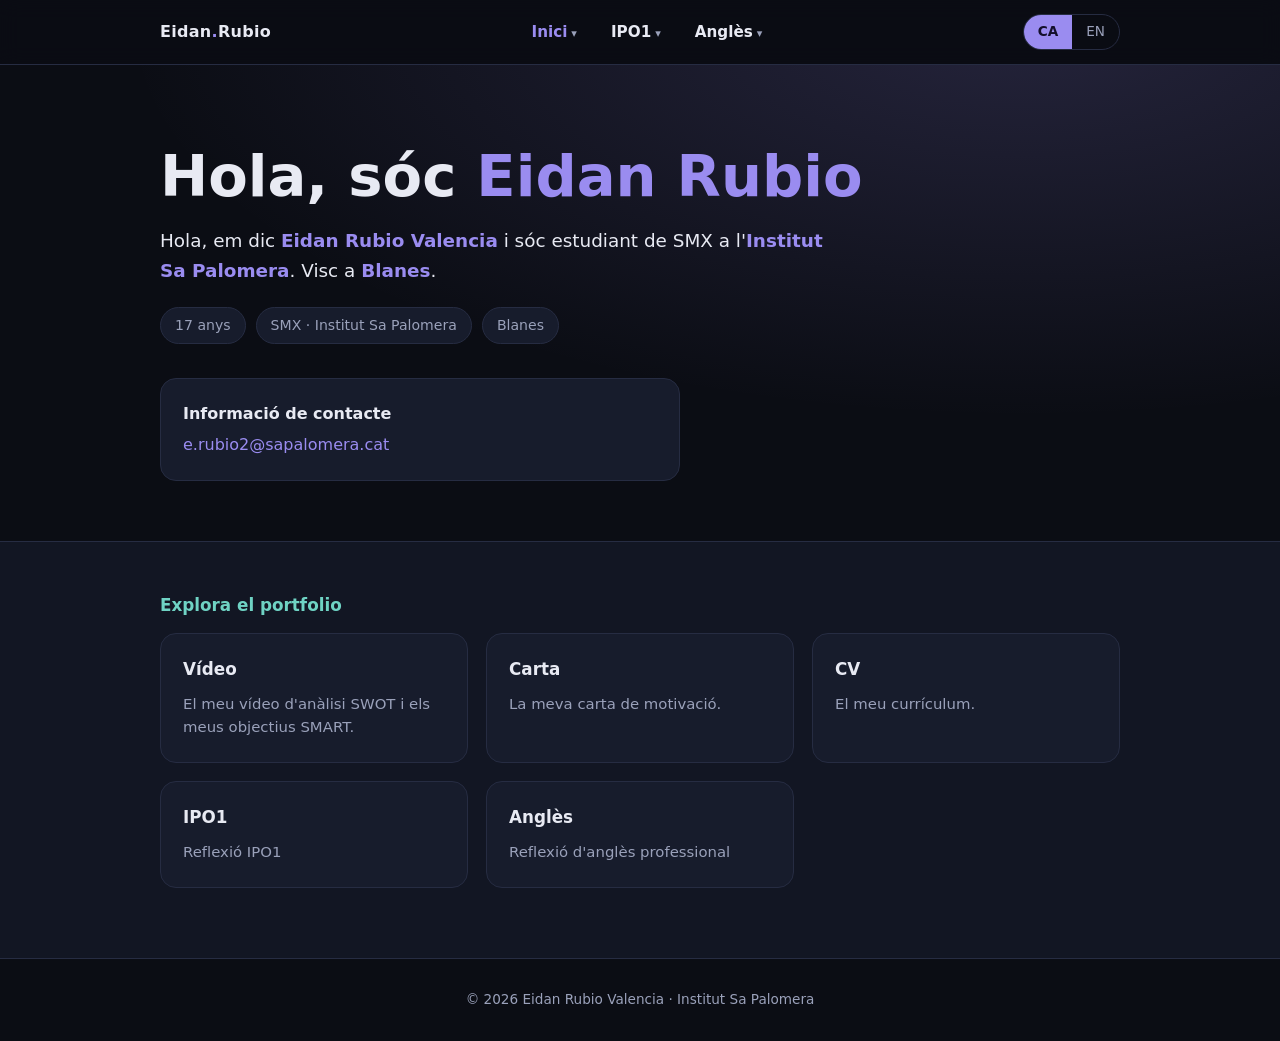
==== commit a7884801: "Revert cinematic redesign: back to the previous 13-page version This reverts commit 71de2eb.  Co-Aut" ====
--- a/index.html
+++ b/index.html
@@ -5,21 +5,16 @@
 <meta name="viewport" content="width=device-width, initial-scale=1">
 <title>Inici · Eidan Rubio</title>
 <meta name="description" content="Portfolio digital IPO1 i Anglès — Eidan Rubio Valencia, SMX, Institut Sa Palomera">
-<link rel="preconnect" href="https://fonts.googleapis.com"><link rel="preconnect" href="https://fonts.gstatic.com" crossorigin><link rel="stylesheet" href="https://fonts.googleapis.com/css2?family=Cormorant+Garamond:ital,wght@1,500;1,600&family=Inter:wght@400;500;600&family=JetBrains+Mono:wght@400;500&family=Plus+Jakarta+Sans:wght@600;700;800&display=swap">
-<link rel="stylesheet" href="vendor/lenis.css">
 <link rel="stylesheet" href="style.css">
-<script type="importmap">{"imports":{"three":"./vendor/three.module.min.js"}}</script>
 </head>
 <body>
-<div class="curtain" aria-hidden="true"></div>
-<div class="ambient" aria-hidden="true"><i></i><i></i></div>
 <header>
   <div class="wrap">
     <nav>
-      <a class="logo" href="#inici">Eidan <span>Rubio</span></a>
+      <a class="logo" href="index.html">Eidan<span>.</span>Rubio</a>
       <div class="menu" id="menu">
         <div class="dd">
-          <a href="#inici" class="on" data-i18n="n_inici"></a>
+          <a href="index.html" class="on" data-i18n="n_inici"></a>
           <div class="sub">
             <a href="video.html" data-i18n="n_video"></a>
             <a href="carta.html" data-i18n="n_carta"></a>
@@ -49,36 +44,23 @@
   </div>
 </header>
 <main>
-<section id="intro" class="intro" aria-label="Intro">
-  <div class="intro-sticky">
-    <canvas id="laptop" aria-hidden="true"></canvas>
-    <div class="lbl" data-part="screen"><i></i><span data-i18n="l_screen"></span></div><div class="lbl" data-part="keys"><i></i><span data-i18n="l_keys"></span></div><div class="lbl" data-part="cpu"><i></i><span>CPU</span></div><div class="lbl" data-part="ram"><i></i><span>RAM</span></div><div class="lbl" data-part="ssd"><i></i><span>SSD</span></div><div class="lbl" data-part="fan"><i></i><span data-i18n="l_fan"></span></div><div class="lbl" data-part="board"><i></i><span data-i18n="l_board"></span></div><div class="lbl" data-part="bat"><i></i><span data-i18n="l_bat"></span></div><div class="lbl" data-part="bottom"><i></i><span data-i18n="l_bottom"></span></div>
-    <div class="chap" data-a="0.13" data-b="0.4"><div class="mono" data-i18n="c1_k"></div><h2><span data-i18n="c1_t"></span><span class="flourish" data-i18n="c1_f"></span></h2></div><div class="chap" data-a="0.46" data-b="0.79"><div class="mono" data-i18n="c2_k"></div><h2><span data-i18n="c2_t"></span><span class="flourish" data-i18n="c2_f"></span></h2></div><div class="chap" data-a="0.82" data-b="0.95"><div class="mono" data-i18n="c3_k"></div><h2><span data-i18n="c3_t"></span><span class="flourish" data-i18n="c3_f"></span></h2></div>
-    <div class="intro-hint"><b></b><span data-i18n="hint"></span></div>
-    <button class="skip" type="button" data-i18n="skip"></button>
-  </div>
-</section>
-<section id="inici" class="hero"><div class="wrap">
-<div class="mono" data-reveal data-i18n="eyebrow"></div>
-<h1><span class="line"><span data-i18n="h_l1"></span></span><span class="line"><span data-i18n="h_l2"></span></span><span class="line"><span class="flourish" data-i18n="h_fl"></span></span></h1>
-<p class="lead" data-i18n-html="intro" data-reveal></p>
-<div class="facts" data-reveal><span data-i18n="f_age"></span><span data-i18n="f_study"></span><span data-i18n="f_live"></span></div>
-<div class="contact" data-reveal><span class="mono" data-i18n="contact"></span><a href="mailto:e.rubio2@sapalomera.cat">e.rubio2@sapalomera.cat</a></div>
+<section class="hero"><div class="wrap">
+<h1><span data-i18n="hi"></span> <em>Eidan Rubio</em></h1>
+<p class="lead" data-i18n-html="intro"></p>
+<div class="facts"><span data-i18n="f_age"></span><span data-i18n="f_study"></span><span data-i18n="f_live"></span></div>
+<div class="contact"><h3 data-i18n="contact"></h3><a href="mailto:e.rubio2@sapalomera.cat">e.rubio2@sapalomera.cat</a></div>
 </div></section>
 <section class="explore"><div class="wrap">
-<div class="mono" data-reveal data-i18n="explore_k"></div>
-<h2 data-reveal><span data-i18n="explore_t"></span> <span class="flourish" data-i18n="explore_f"></span></h2>
-<div class="grid"><a class="card" href="video.html"><span class="n">01</span><h3 data-i18n="n_video"></h3><p data-i18n="video_desc"></p><span class="go" data-i18n="go"></span></a><a class="card" href="carta.html"><span class="n">02</span><h3 data-i18n="n_carta"></h3><p data-i18n="carta_desc"></p><span class="go" data-i18n="go"></span></a><a class="card" href="cv.html"><span class="n">03</span><h3>CV</h3><p data-i18n="cv_desc"></p><span class="go" data-i18n="go"></span></a><a class="card" href="ipo1.html"><span class="n">04</span><h3>IPO1</h3><p data-i18n="ipo1_t"></p><span class="go" data-i18n="go"></span></a><a class="card" href="angles.html"><span class="n">05</span><h3 data-i18n="n_angles"></h3><p data-i18n="angles_t"></p><span class="go" data-i18n="go"></span></a></div>
-</div></section>
+<h3 class="group" style="margin-top:0" data-i18n="explore"></h3>
+<div class="grid">
+<a class="card" href="video.html"><h3 data-i18n="n_video"></h3><p data-i18n="video_desc"></p></a>
+<a class="card" href="carta.html"><h3 data-i18n="n_carta"></h3><p data-i18n="carta_desc"></p></a>
+<a class="card" href="cv.html"><h3>CV</h3><p data-i18n="cv_desc"></p></a>
+<a class="card" href="ipo1.html"><h3>IPO1</h3><p data-i18n="ipo1_t"></p></a>
+<a class="card" href="angles.html"><h3 data-i18n="n_angles"></h3><p data-i18n="angles_t"></p></a>
+</div></div></section>
 </main>
-<footer><div class="wrap">
-<div class="ghost" aria-hidden="true">EIDAN RUBIO</div>
-<div class="row"><span>© 2026 Eidan Rubio Valencia</span><span>Institut Sa Palomera · SMX</span></div>
-</div></footer>
-<script src="vendor/gsap.min.js"></script>
-<script src="vendor/ScrollTrigger.min.js"></script>
-<script src="vendor/lenis.min.js"></script>
+<footer><div class="wrap">© 2026 Eidan Rubio Valencia · Institut Sa Palomera</div></footer>
 <script src="script.js"></script>
-<script type="module" src="intro.js"></script>
 </body>
 </html>
--- a/style.css
+++ b/style.css
@@ -1,124 +1,64 @@
 :root{
-  --bg:#0a0a0f; --bg2:#101019; --card:#14141f; --line:#24243a;
-  --text:#ecedf5; --muted:#9a9db5; --accent:#8c7cf0; --accent-d:#6a58d6; --accent-l:#b7acf7; --accent2:#5fd3e8;
-  --radius:18px;
-  --f-display:"Plus Jakarta Sans",system-ui,sans-serif; --f-serif:"Cormorant Garamond",Georgia,serif;
-  --f-body:Inter,system-ui,-apple-system,"Segoe UI",sans-serif; --f-mono:"JetBrains Mono",ui-monospace,monospace;
+  --bg:#0b0d14; --bg2:#121623; --card:#171c2c; --line:#262c42;
+  --text:#e8eaf3; --muted:#9aa1ba; --accent:#9a8cf0; --accent2:#6fd3c4;
+  --radius:16px;
 }
 *{box-sizing:border-box;margin:0;padding:0}
-body{background:var(--bg);color:var(--text);font-family:var(--f-body);line-height:1.6;min-height:100vh;display:flex;flex-direction:column;overflow-x:hidden}
-main{flex:1;position:relative;z-index:1}
-a{color:var(--accent-l);text-decoration:none}
-.wrap{max-width:1080px;margin:0 auto;padding:0 20px}
-.mono{font-family:var(--f-mono);font-size:.78rem;letter-spacing:.14em;text-transform:uppercase;color:var(--accent2)}
-.flourish{font-family:var(--f-serif);font-style:italic;font-weight:600;letter-spacing:0;background:linear-gradient(100deg,var(--accent-l),var(--accent) 55%,var(--accent2));-webkit-background-clip:text;background-clip:text;color:transparent;padding-right:.08em}
+html{scroll-behavior:smooth}
+body{background:var(--bg);color:var(--text);font-family:system-ui,-apple-system,"Segoe UI",Roboto,sans-serif;line-height:1.6;min-height:100vh;display:flex;flex-direction:column}
+main{flex:1}
+a{color:var(--accent);text-decoration:none}
+a:hover{text-decoration:underline}
+.wrap{max-width:1000px;margin:0 auto;padding:0 20px}
 
-/* ambient background (gradients only, no filters) */
-.ambient{position:fixed;inset:0;z-index:0;pointer-events:none;overflow:hidden}
-.ambient i{position:absolute;width:70vmax;height:70vmax;border-radius:50%;opacity:.5;animation:drift 26s ease-in-out infinite alternate}
-.ambient i:nth-child(1){background:radial-gradient(circle,rgba(140,124,240,.20),transparent 60%);top:-35vmax;right:-20vmax}
-.ambient i:nth-child(2){background:radial-gradient(circle,rgba(95,211,232,.10),transparent 60%);bottom:-40vmax;left:-25vmax;animation-duration:32s}
-@keyframes drift{to{transform:translate3d(-6vmax,5vmax,0) scale(1.08)}}
-
-/* curtain page transition */
-.curtain{position:fixed;inset:0;z-index:200;pointer-events:none;background:linear-gradient(160deg,var(--accent-d),#2a2066 60%,var(--bg));transform-origin:top;animation:curtainOut .85s .05s cubic-bezier(.77,0,.18,1) both}
-.curtain.leave{transform-origin:bottom;animation:curtainIn .55s cubic-bezier(.77,0,.18,1) both}
-@keyframes curtainOut{from{transform:scaleY(1)}to{transform:scaleY(0)}}
-@keyframes curtainIn{from{transform:scaleY(0)}to{transform:scaleY(1)}}
-
-/* NAV */
-header{position:sticky;top:0;z-index:50;background:rgba(10,10,15,.72);backdrop-filter:blur(12px);-webkit-backdrop-filter:blur(12px);border-bottom:1px solid rgba(255,255,255,.06)}
+header{position:sticky;top:0;z-index:20;background:rgba(11,13,20,.92);backdrop-filter:blur(10px);border-bottom:1px solid var(--line)}
 nav{display:flex;align-items:center;justify-content:space-between;gap:16px;height:64px}
-.logo{font-family:var(--f-display);font-weight:800;letter-spacing:-.01em;color:var(--text);font-size:1.05rem}
-.logo span{font-family:var(--f-serif);font-style:italic;font-weight:600;color:var(--accent-l);font-size:1.2rem}
-.menu{display:flex;gap:4px;align-items:center}
+.logo{font-weight:700;letter-spacing:.3px;color:var(--text)}
+.logo span{color:var(--accent)}
+.logo:hover{text-decoration:none}
+.menu{display:flex;gap:6px;align-items:center}
 .dd{position:relative}
-.dd>a{display:block;padding:8px 14px;color:var(--text);border-radius:10px;font-family:var(--f-display);font-weight:600;font-size:.93rem;transition:background .2s,color .2s}
-.dd>a::after{content:"";display:inline-block;width:6px;height:6px;margin-left:8px;border-right:1.5px solid var(--muted);border-bottom:1.5px solid var(--muted);transform:translateY(-3px) rotate(45deg)}
-.dd>a:hover{background:rgba(255,255,255,.05)}
-.dd>a.on{color:var(--accent-l)}
-.sub{position:absolute;top:calc(100% + 6px);left:0;min-width:190px;background:rgba(20,20,31,.96);border:1px solid var(--line);border-radius:14px;padding:6px;opacity:0;visibility:hidden;transform:translateY(-6px);transition:opacity .2s,transform .2s,visibility .2s;box-shadow:0 18px 40px rgba(0,0,0,.45)}
-.sub::before{content:"";position:absolute;left:0;right:0;top:-8px;height:8px}
-.sub a{display:block;padding:9px 12px;border-radius:9px;color:var(--muted);font-size:.92rem;transition:background .15s,color .15s,padding .15s}
-.sub a:hover{background:rgba(140,124,240,.12);color:var(--text);padding-left:16px}
-.dd:hover .sub,.dd:focus-within .sub{opacity:1;visibility:visible;transform:none}
+.dd>a{display:block;padding:8px 14px;color:var(--text);border-radius:8px;font-weight:600;font-size:.95rem}
+.dd>a::after{content:" ▾";font-size:.7rem;color:var(--muted)}
+.dd>a:hover{background:var(--card);text-decoration:none}
+.dd>a.on{color:var(--accent)}
+.sub{position:absolute;top:100%;left:0;min-width:180px;background:var(--card);border:1px solid var(--line);border-radius:12px;padding:6px;display:none;box-shadow:0 12px 30px rgba(0,0,0,.4)}
+.sub a{display:block;padding:8px 12px;border-radius:8px;color:var(--muted);font-size:.92rem}
+.sub a:hover{background:var(--bg2);color:var(--text);text-decoration:none}
+.dd:hover .sub,.dd:focus-within .sub{display:block}
 .right{display:flex;align-items:center;gap:10px}
 .lang{display:flex;border:1px solid var(--line);border-radius:999px;overflow:hidden}
-.lang button{background:none;border:0;color:var(--muted);padding:6px 14px;font:600 .8rem var(--f-mono);cursor:pointer}
-.lang button.on{background:var(--accent);color:#120e2b}
-.burger{display:none;background:none;border:1px solid var(--line);color:var(--text);border-radius:10px;width:40px;height:36px;font-size:1.05rem;cursor:pointer}
+.lang button{background:none;border:0;color:var(--muted);padding:6px 14px;font:inherit;font-size:.85rem;cursor:pointer}
+.lang button.on{background:var(--accent);color:#14102b;font-weight:700}
+.burger{display:none;background:none;border:1px solid var(--line);color:var(--text);border-radius:8px;padding:6px 11px;font-size:1.1rem;cursor:pointer}
 @media(max-width:820px){
   .burger{display:block}
-  .menu{display:none;position:absolute;top:64px;left:0;right:0;background:rgba(10,10,15,.98);border-bottom:1px solid var(--line);flex-direction:column;align-items:stretch;padding:10px 20px 18px;max-height:calc(100vh - 64px);overflow:auto}
+  .menu{display:none;position:absolute;top:64px;left:0;right:0;background:var(--bg);border-bottom:1px solid var(--line);flex-direction:column;align-items:stretch;padding:10px 20px 16px;max-height:calc(100vh - 64px);overflow:auto}
   .menu.open{display:flex}
-  .dd>a::after{display:none}
-  .sub{position:static;opacity:1;visibility:visible;transform:none;border:0;box-shadow:none;background:none;padding:0 0 6px 12px}
+  .dd>a::after{content:""}
+  .sub{position:static;display:block;border:0;box-shadow:none;background:none;padding:0 0 6px 12px}
 }
 
-/* INTRO */
-.intro{position:relative;height:560vh}
-.intro-sticky{position:sticky;top:0;height:100vh;height:100svh;overflow:hidden;margin-top:-64px}
-.intro-sticky::before{content:"";position:absolute;inset:0;background:radial-gradient(60% 55% at 50% 42%,rgba(140,124,240,.22),transparent 70%),radial-gradient(40% 40% at 70% 70%,rgba(95,211,232,.08),transparent 70%)}
-#laptop{position:absolute;inset:0;width:100%;height:100%;display:block}
-.lbl{position:absolute;left:0;top:0;opacity:0;pointer-events:none;will-change:transform,opacity}
-.lbl span{position:absolute;left:14px;top:-13px;white-space:nowrap;font:500 .72rem var(--f-mono);letter-spacing:.1em;text-transform:uppercase;color:var(--text);background:rgba(10,10,15,.78);border:1px solid rgba(140,124,240,.45);border-radius:999px;padding:4px 10px}
-.lbl i{position:absolute;left:-5px;top:-5px;width:10px;height:10px;border-radius:50%;background:var(--accent);box-shadow:0 0 0 4px rgba(140,124,240,.25)}
-.chap{position:absolute;left:max(20px,calc((100vw - 1080px)/2 + 20px));bottom:11vh;max-width:min(480px,86vw);opacity:0;pointer-events:none}
-.chap h2{font-family:var(--f-display);font-weight:800;font-size:clamp(2rem,4.6vw,3.4rem);line-height:1.04;letter-spacing:-.02em;margin-top:10px}
-.chap h2 .flourish{display:block;font-size:1.12em}
-.intro-hint{position:absolute;left:50%;bottom:30px;transform:translateX(-50%);display:flex;flex-direction:column;align-items:center;gap:8px;font:500 .72rem var(--f-mono);letter-spacing:.3em;text-transform:uppercase;color:var(--muted)}
-.intro-hint b{width:22px;height:36px;border:1.5px solid var(--muted);border-radius:12px;position:relative}
-.intro-hint b::after{content:"";position:absolute;left:50%;top:7px;width:3px;height:7px;margin-left:-1.5px;border-radius:2px;background:var(--accent-l);animation:wheel 1.6s ease-in-out infinite}
-@keyframes wheel{0%{transform:translateY(0);opacity:1}70%{transform:translateY(12px);opacity:0}100%{opacity:0}}
-.skip{position:absolute;right:20px;bottom:26px;background:rgba(10,10,15,.6);color:var(--muted);border:1px solid var(--line);border-radius:999px;padding:8px 16px;font:500 .75rem var(--f-mono);letter-spacing:.12em;text-transform:uppercase;cursor:pointer;transition:color .2s,border-color .2s}
-.skip:hover{color:var(--text);border-color:var(--accent)}
-@media(max-width:700px){.chap{bottom:16vh}.skip{bottom:auto;top:78px}.lbl span{font-size:.62rem;padding:3px 8px}}
-
-/* HERO */
-.hero{position:relative;padding:110px 0 90px}
-.hero h1{font-family:var(--f-display);font-weight:800;font-size:clamp(3rem,10vw,7.2rem);line-height:.98;letter-spacing:-.035em;margin:18px 0 28px}
-.line{display:block;overflow:hidden;padding-bottom:.06em}
-.line>span{display:inline-block}
-.hero h1 .flourish{font-size:1.08em}
-.lead{font-size:clamp(1.05rem,1.6vw,1.25rem);max-width:640px;color:#d6d8e6}
-.lead b{color:var(--accent-l);font-weight:600}
-.facts{display:flex;flex-wrap:wrap;gap:10px;margin-top:26px}
-.facts span{background:rgba(255,255,255,.03);border:1px solid var(--line);border-radius:999px;padding:7px 15px;font:500 .78rem var(--f-mono);letter-spacing:.06em;color:var(--muted)}
-.contact{margin-top:36px;display:inline-flex;flex-direction:column;gap:4px;padding:18px 22px;border:1px solid var(--line);border-radius:var(--radius);background:linear-gradient(180deg,rgba(140,124,240,.08),rgba(255,255,255,.01))}
-.contact a{font-family:var(--f-display);font-weight:700;font-size:1.1rem}
-
-/* PAGES */
-.page{padding:72px 0 96px}
-.back{display:inline-flex;align-items:center;gap:8px;margin-bottom:26px;color:var(--muted);font:500 .78rem var(--f-mono);letter-spacing:.1em;text-transform:uppercase;transition:color .2s,gap .2s}
-.back:hover{color:var(--text);gap:12px}
-.ptitle{font-family:var(--f-display);font-weight:800;font-size:clamp(2.6rem,7vw,5rem);line-height:1;letter-spacing:-.03em;margin:14px 0 16px}
-.desc{color:var(--muted);max-width:640px;margin-bottom:40px;font-size:1.05rem}
-.explore{padding:80px 0 100px;border-top:1px solid rgba(255,255,255,.06)}
-.explore h2{font-family:var(--f-display);font-weight:800;font-size:clamp(2rem,5vw,3.2rem);letter-spacing:-.02em;line-height:1.05;margin:12px 0 36px}
+.page{padding:56px 0 70px}
+.back{display:inline-block;margin-bottom:18px;color:var(--muted);font-size:.9rem}
+h1{font-size:clamp(2.2rem,6vw,3.6rem);line-height:1.1;margin-bottom:18px}
+h1 em{font-style:normal;color:var(--accent)}
+h2{font-size:2rem;margin:4px 0 10px}
+.lead{font-size:1.15rem;max-width:680px}
+.lead b{color:var(--accent)}
+.desc{color:var(--muted);max-width:680px;margin-bottom:28px}
+.hero{padding:80px 0 60px;background:radial-gradient(900px 400px at 80% -10%,rgba(154,140,240,.18),transparent),var(--bg)}
+.facts{display:flex;flex-wrap:wrap;gap:10px;margin-top:22px}
+.facts span{background:var(--card);border:1px solid var(--line);border-radius:999px;padding:6px 14px;font-size:.88rem;color:var(--muted)}
+.contact{margin-top:34px;background:var(--card);border:1px solid var(--line);border-radius:var(--radius);padding:22px;max-width:520px}
+.contact h3{font-size:1rem;margin-bottom:6px}
+.explore{padding:50px 0 70px;border-top:1px solid var(--line);background:var(--bg2)}
 .grid{display:grid;grid-template-columns:repeat(auto-fit,minmax(240px,1fr));gap:18px}
-.card{position:relative;isolation:isolate;overflow:hidden;background:var(--card);border:1px solid var(--line);border-radius:var(--radius);padding:24px;display:flex;flex-direction:column;gap:12px;color:var(--text);min-height:150px;transition:border-color .3s,transform .3s}
-.card::before{content:"";position:absolute;inset:0;z-index:-1;opacity:0;transition:opacity .3s;background:radial-gradient(360px circle at var(--mx,50%) var(--my,50%),rgba(140,124,240,.18),transparent 60%)}
-.card:hover::before{opacity:1}
-a.card:hover{border-color:rgba(140,124,240,.6);transform:translateY(-3px)}
-.card h3{font-family:var(--f-display);font-size:1.15rem;font-weight:700}
-.card p{color:var(--muted);font-size:.94rem;flex:1}
-.card .n{font:500 .72rem var(--f-mono);letter-spacing:.14em;color:var(--accent2)}
-.card .go{margin-top:auto;font:500 .75rem var(--f-mono);letter-spacing:.12em;text-transform:uppercase;color:var(--accent-l)}
-.card .go::after{content:" →";display:inline-block;transition:transform .25s}
-a.card:hover .go::after{transform:translateX(5px)}
-.badge{align-self:flex-start;font:500 .68rem var(--f-mono);letter-spacing:.12em;text-transform:uppercase;border-radius:999px;padding:4px 11px;background:rgba(255,255,255,.03);color:var(--muted);border:1px solid var(--line)}
-.badge::before{content:"";display:inline-block;width:6px;height:6px;border-radius:50%;background:#e8c26a;margin-right:7px;vertical-align:1px;animation:pulse 2s infinite}
-@keyframes pulse{50%{opacity:.3}}
-.ra{font-family:var(--f-display);font-size:2.4rem;font-weight:800;line-height:1;letter-spacing:-.03em;background:linear-gradient(120deg,var(--accent-l),var(--accent));-webkit-background-clip:text;background-clip:text;color:transparent}
-.group{margin:46px 0 16px}
-
-footer{position:relative;z-index:1;padding:60px 0 30px;color:var(--muted);font-size:.82rem;border-top:1px solid rgba(255,255,255,.06);overflow:hidden}
-footer .ghost{font-family:var(--f-display);font-weight:800;font-size:clamp(4rem,17vw,13rem);line-height:.8;letter-spacing:-.05em;color:transparent;-webkit-text-stroke:1px rgba(140,124,240,.22);user-select:none;white-space:nowrap}
-footer .row{display:flex;justify-content:space-between;flex-wrap:wrap;gap:10px;margin-top:22px;font-family:var(--f-mono);letter-spacing:.06em}
-
-[data-reveal]{will-change:transform,opacity}
-@media (prefers-reduced-motion: reduce){
-  .curtain{display:none}
-  .ambient i,.badge::before,.intro-hint b::after{animation:none}
-  *{transition:none!important}
-}
+.card{background:var(--card);border:1px solid var(--line);border-radius:var(--radius);padding:22px;display:flex;flex-direction:column;gap:10px;color:var(--text)}
+a.card:hover{border-color:var(--accent);text-decoration:none}
+.card h3{font-size:1.05rem}
+.card p{color:var(--muted);font-size:.93rem;flex:1}
+.badge{align-self:flex-start;font-size:.75rem;border-radius:999px;padding:3px 11px;background:rgba(255,255,255,.04);color:var(--muted);border:1px solid var(--line)}
+.ra{font-size:1.9rem;font-weight:800;color:var(--accent);line-height:1}
+.group{margin:34px 0 14px;font-size:1.05rem;color:var(--accent2)}
+footer{padding:30px 0;text-align:center;color:var(--muted);font-size:.85rem;border-top:1px solid var(--line)}
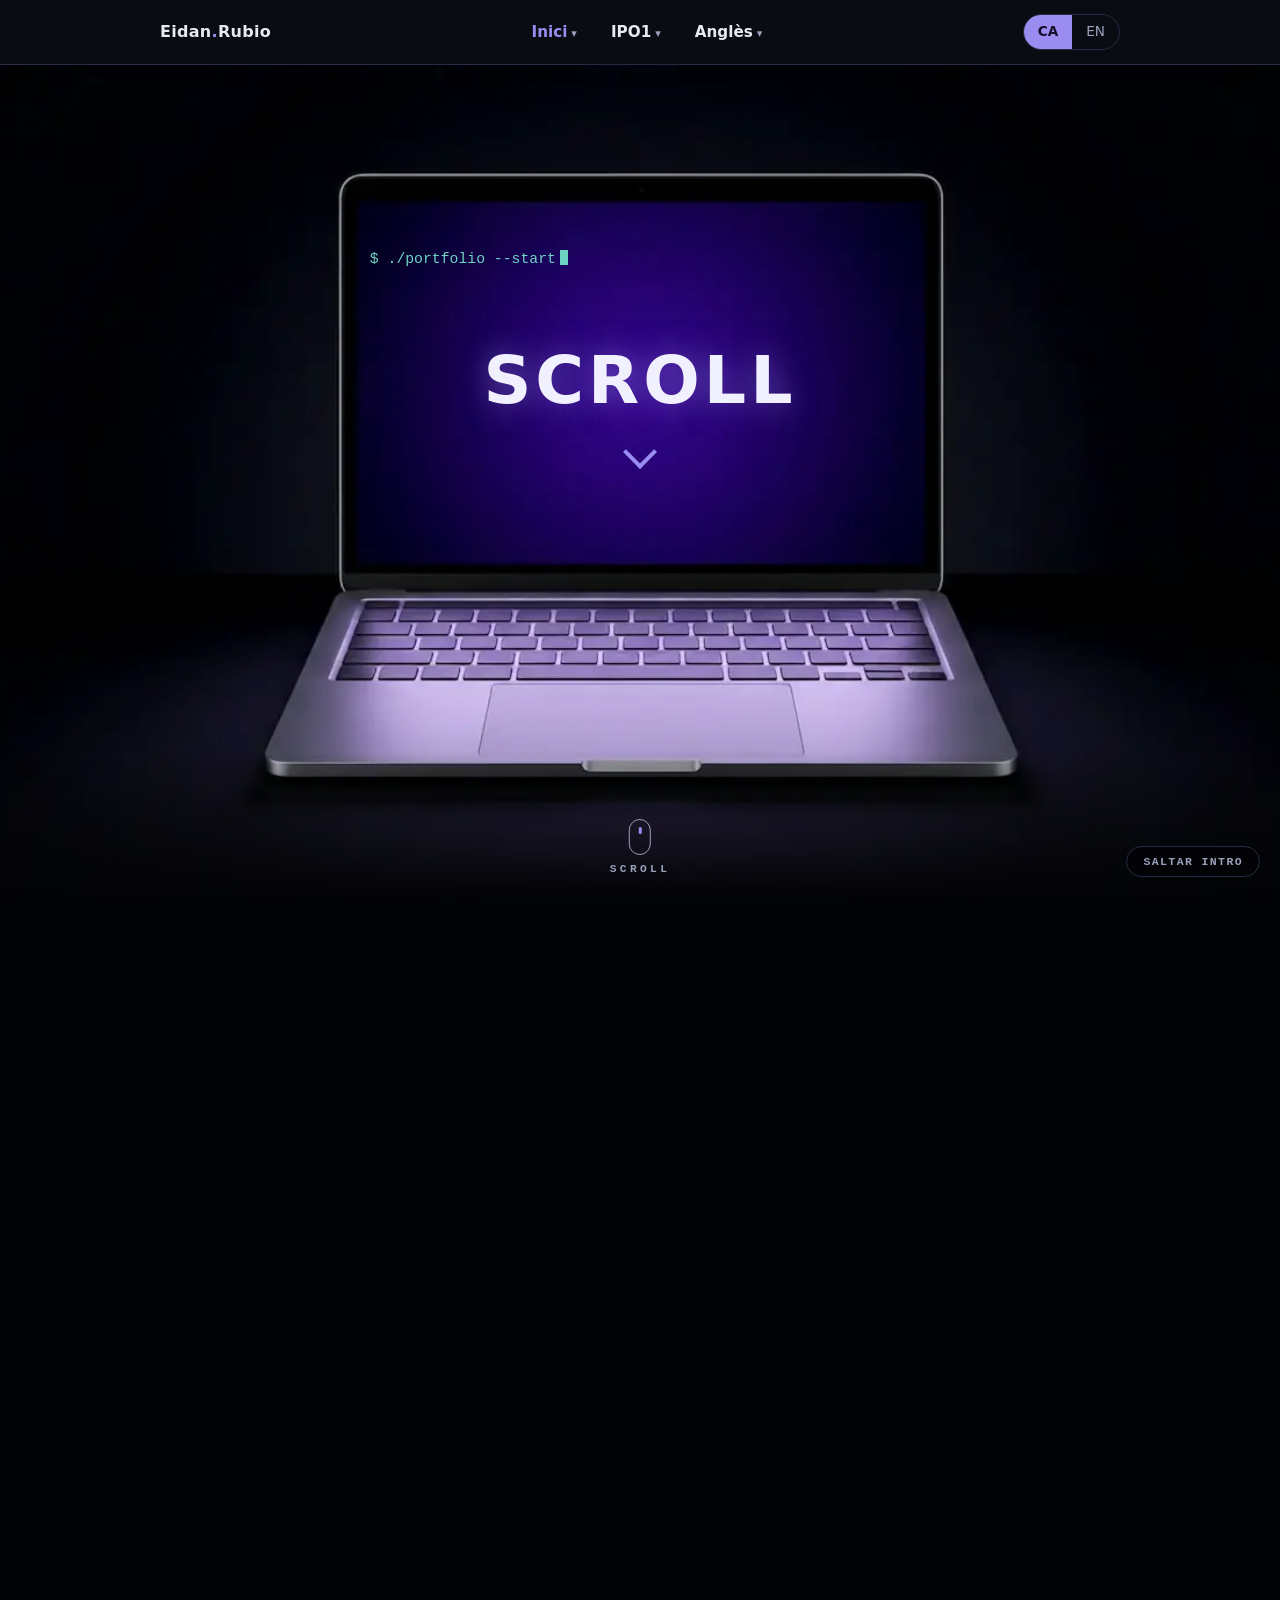
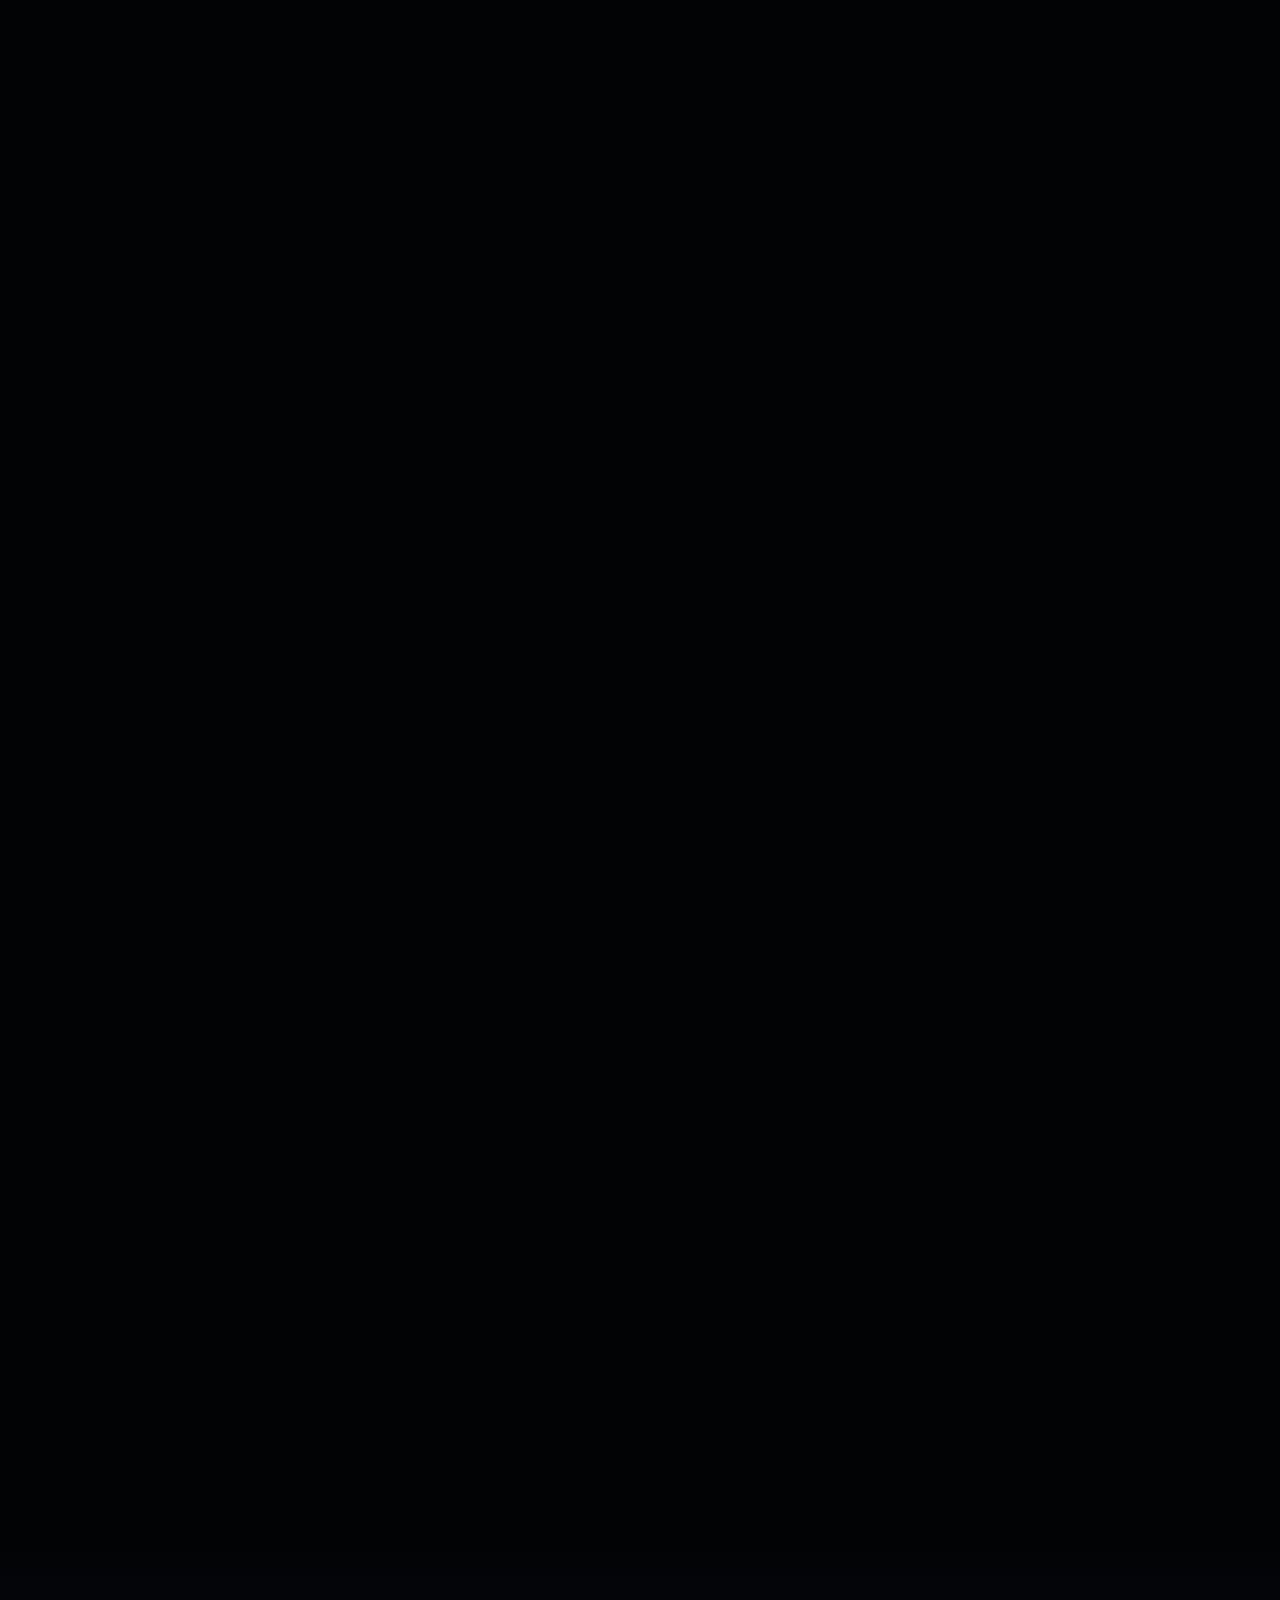
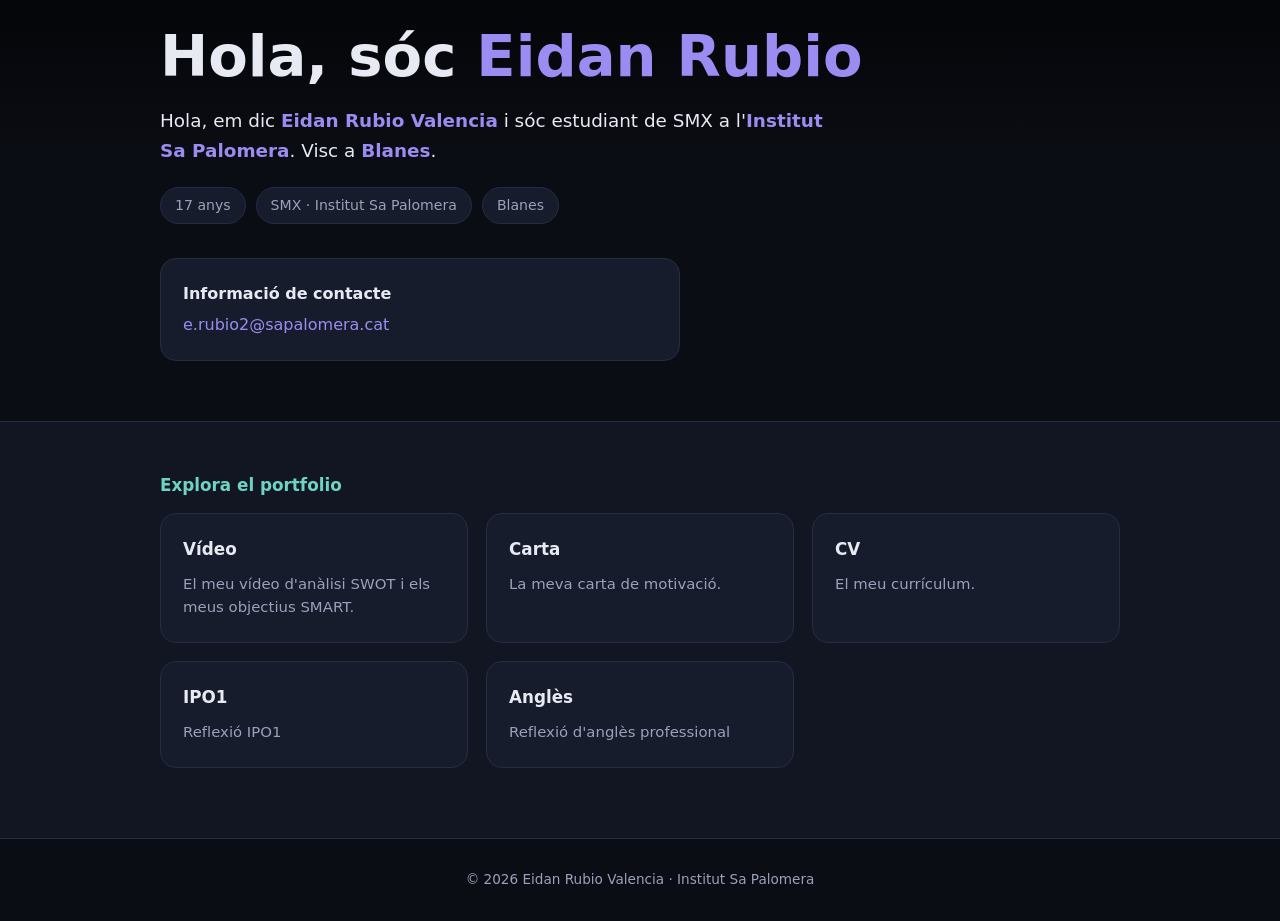
==== commit a9588a42: "Add scroll-driven laptop intro (image sequence from video) on Inici; disable auto-translate Co-Autho" ====
--- a/index.html
+++ b/index.html
@@ -1,7 +1,8 @@
 <!doctype html>
-<html lang="ca">
+<html lang="ca" translate="no">
 <head>
 <meta charset="utf-8">
+<meta name="google" content="notranslate">
 <meta name="viewport" content="width=device-width, initial-scale=1">
 <title>Inici · Eidan Rubio</title>
 <meta name="description" content="Portfolio digital IPO1 i Anglès — Eidan Rubio Valencia, SMX, Institut Sa Palomera">
@@ -11,10 +12,10 @@
 <header>
   <div class="wrap">
     <nav>
-      <a class="logo" href="index.html">Eidan<span>.</span>Rubio</a>
+      <a class="logo" href="index.html#inici">Eidan<span>.</span>Rubio</a>
       <div class="menu" id="menu">
         <div class="dd">
-          <a href="index.html" class="on" data-i18n="n_inici"></a>
+          <a href="index.html#inici" class="on" data-i18n="n_inici"></a>
           <div class="sub">
             <a href="video.html" data-i18n="n_video"></a>
             <a href="carta.html" data-i18n="n_carta"></a>
@@ -44,7 +45,15 @@
   </div>
 </header>
 <main>
-<section class="hero"><div class="wrap">
+<section id="intro" class="intro" aria-label="Intro">
+  <div class="intro-sticky">
+    <canvas id="seq" aria-hidden="true"></canvas>
+    <div class="intro-screen" aria-hidden="true"><span class="cmd">$ ./portfolio --start</span><b>SCROLL</b><i></i></div>
+    <div class="intro-hint"><span class="mouse"></span><span>Scroll</span></div>
+    <button class="skip" type="button" data-i18n="skip"></button>
+  </div>
+</section>
+<section id="inici" class="hero"><div class="wrap">
 <h1><span data-i18n="hi"></span> <em>Eidan Rubio</em></h1>
 <p class="lead" data-i18n-html="intro"></p>
 <div class="facts"><span data-i18n="f_age"></span><span data-i18n="f_study"></span><span data-i18n="f_live"></span></div>
@@ -62,5 +71,6 @@
 </main>
 <footer><div class="wrap">© 2026 Eidan Rubio Valencia · Institut Sa Palomera</div></footer>
 <script src="script.js"></script>
+<script src="intro.js"></script>
 </body>
 </html>
--- a/style.css
+++ b/style.css
@@ -62,3 +62,26 @@
 .ra{font-size:1.9rem;font-weight:800;color:var(--accent);line-height:1}
 .group{margin:34px 0 14px;font-size:1.05rem;color:var(--accent2)}
 footer{padding:30px 0;text-align:center;color:var(--muted);font-size:.85rem;border-top:1px solid var(--line)}
+
+/* INTRO: seqüència del portàtil */
+.intro{position:relative;height:520vh;background:#020305}
+.intro-sticky{position:sticky;top:64px;height:calc(100vh - 64px);height:calc(100svh - 64px);overflow:hidden;background:#020305}
+.intro-sticky::after{content:"";position:absolute;left:0;right:0;bottom:0;height:18%;background:linear-gradient(transparent,#020305);pointer-events:none}
+#seq{position:absolute;inset:0;width:100%;height:100%;display:block}
+.intro-screen{position:absolute;display:flex;flex-direction:column;align-items:center;justify-content:center;gap:.35em;pointer-events:none;font-family:ui-monospace,"Cascadia Code",Consolas,monospace}
+.intro-screen .cmd{position:absolute;left:5%;top:7%;font-size:.8em;color:var(--accent2)}
+.intro-screen .cmd::after{content:"";display:inline-block;width:.55em;height:1em;margin-left:.3em;vertical-align:-.15em;background:var(--accent2);animation:blink 1s steps(1) infinite}
+.intro-screen b{font-family:system-ui,-apple-system,"Segoe UI",sans-serif;font-weight:800;font-size:3.6em;letter-spacing:.06em;color:#f1f0ff;text-shadow:0 0 30px rgba(154,140,240,.55)}
+.intro-screen i{display:block;width:1.3em;height:1.3em;border-right:.22em solid var(--accent);border-bottom:.22em solid var(--accent);transform:rotate(45deg);animation:bounce 1.4s ease-in-out infinite}
+@keyframes blink{50%{opacity:0}}
+@keyframes bounce{0%,100%{transform:translateY(0) rotate(45deg)}50%{transform:translateY(.45em) rotate(45deg)}}
+.intro-hint{position:absolute;left:50%;bottom:26px;transform:translateX(-50%);display:flex;flex-direction:column;align-items:center;gap:8px;font:600 .7rem ui-monospace,Consolas,monospace;letter-spacing:.3em;text-transform:uppercase;color:var(--muted);z-index:2}
+.intro-hint span.mouse{width:22px;height:36px;border:1.5px solid var(--muted);border-radius:12px;position:relative}
+.intro-hint span.mouse::after{content:"";position:absolute;left:50%;top:7px;width:3px;height:7px;margin-left:-1.5px;border-radius:2px;background:var(--accent);animation:wheel 1.6s ease-in-out infinite}
+@keyframes wheel{0%{transform:translateY(0);opacity:1}70%{transform:translateY(12px);opacity:0}100%{opacity:0}}
+.skip{position:absolute;right:20px;bottom:24px;z-index:2;background:rgba(2,3,5,.6);color:var(--muted);border:1px solid var(--line);border-radius:999px;padding:8px 16px;font:600 .72rem ui-monospace,Consolas,monospace;letter-spacing:.12em;text-transform:uppercase;cursor:pointer}
+.skip:hover{color:var(--text);border-color:var(--accent)}
+@media(max-width:700px){.skip{bottom:auto;top:14px}}
+.intro + .hero{background:linear-gradient(#020305,var(--bg) 220px)}
+@media (prefers-reduced-motion: reduce){.intro-screen *,.intro-hint *{animation:none}}
+#inici{scroll-margin-top:64px}
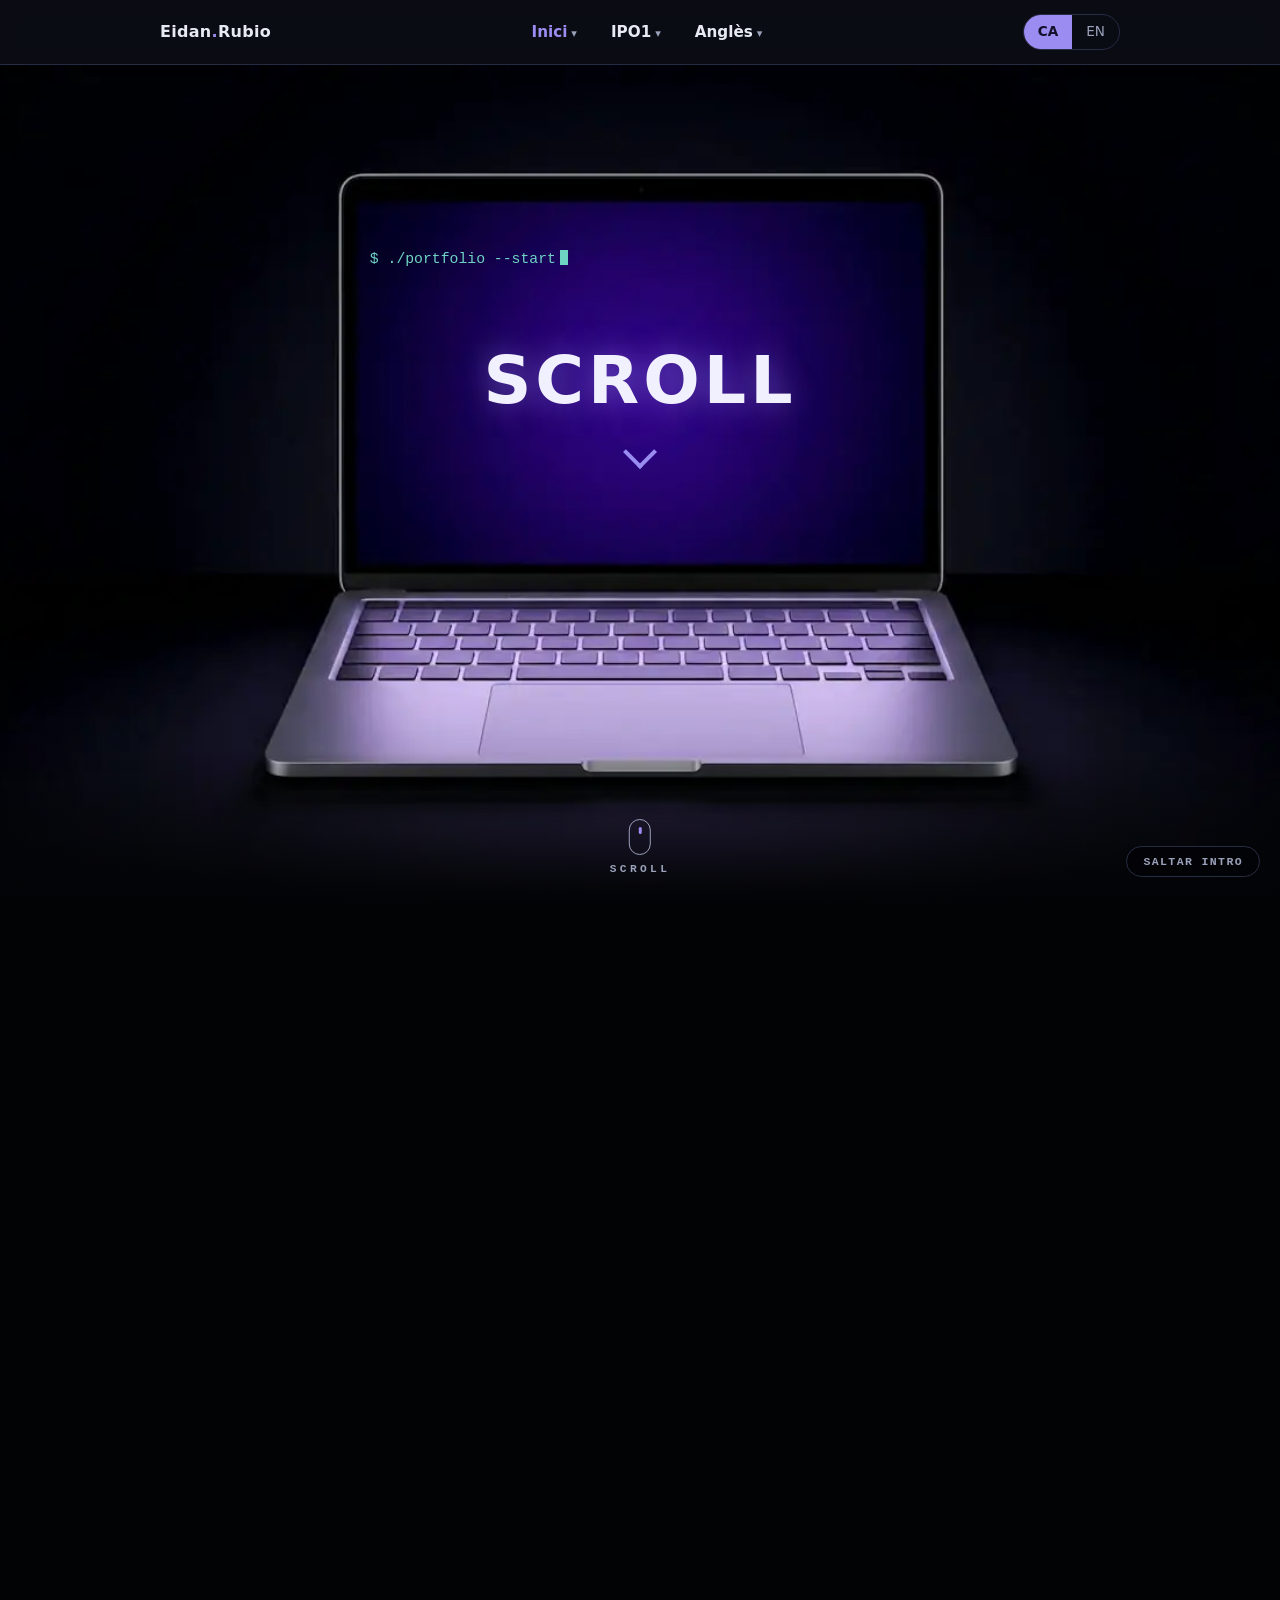
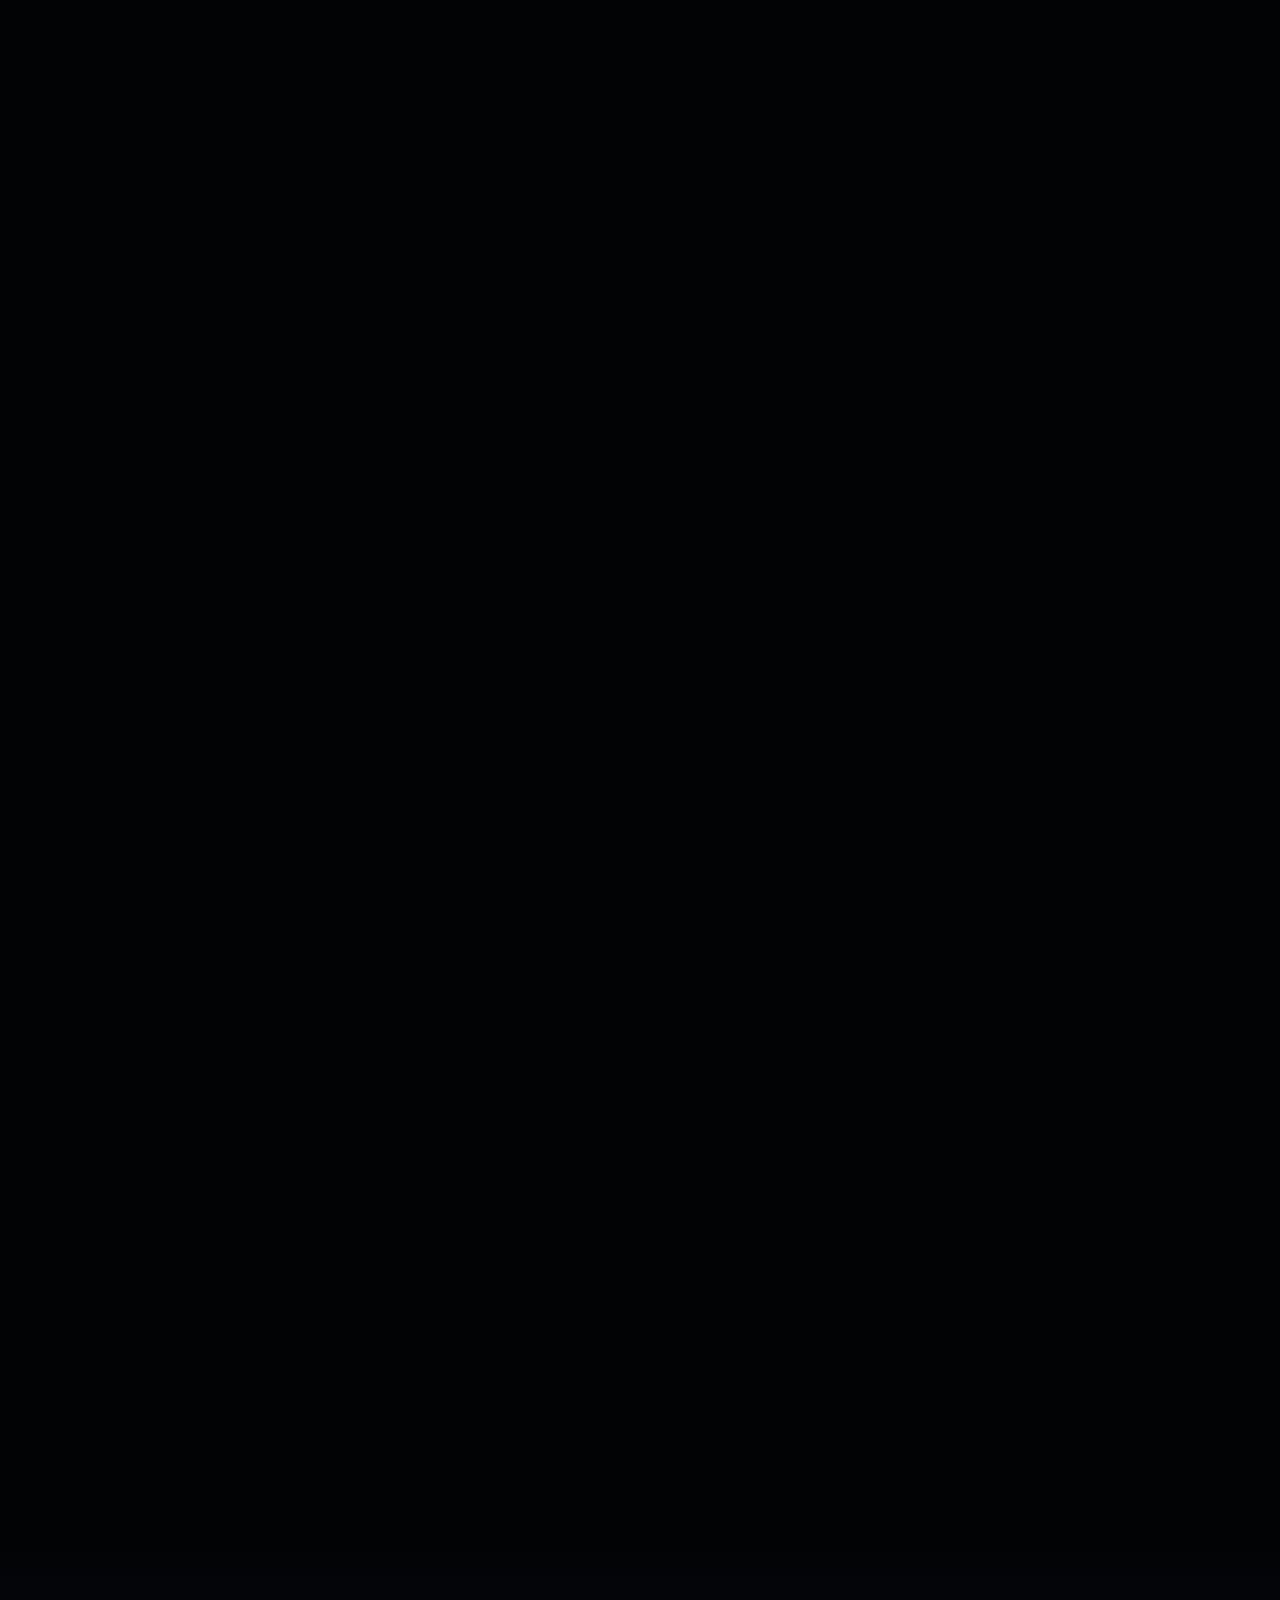
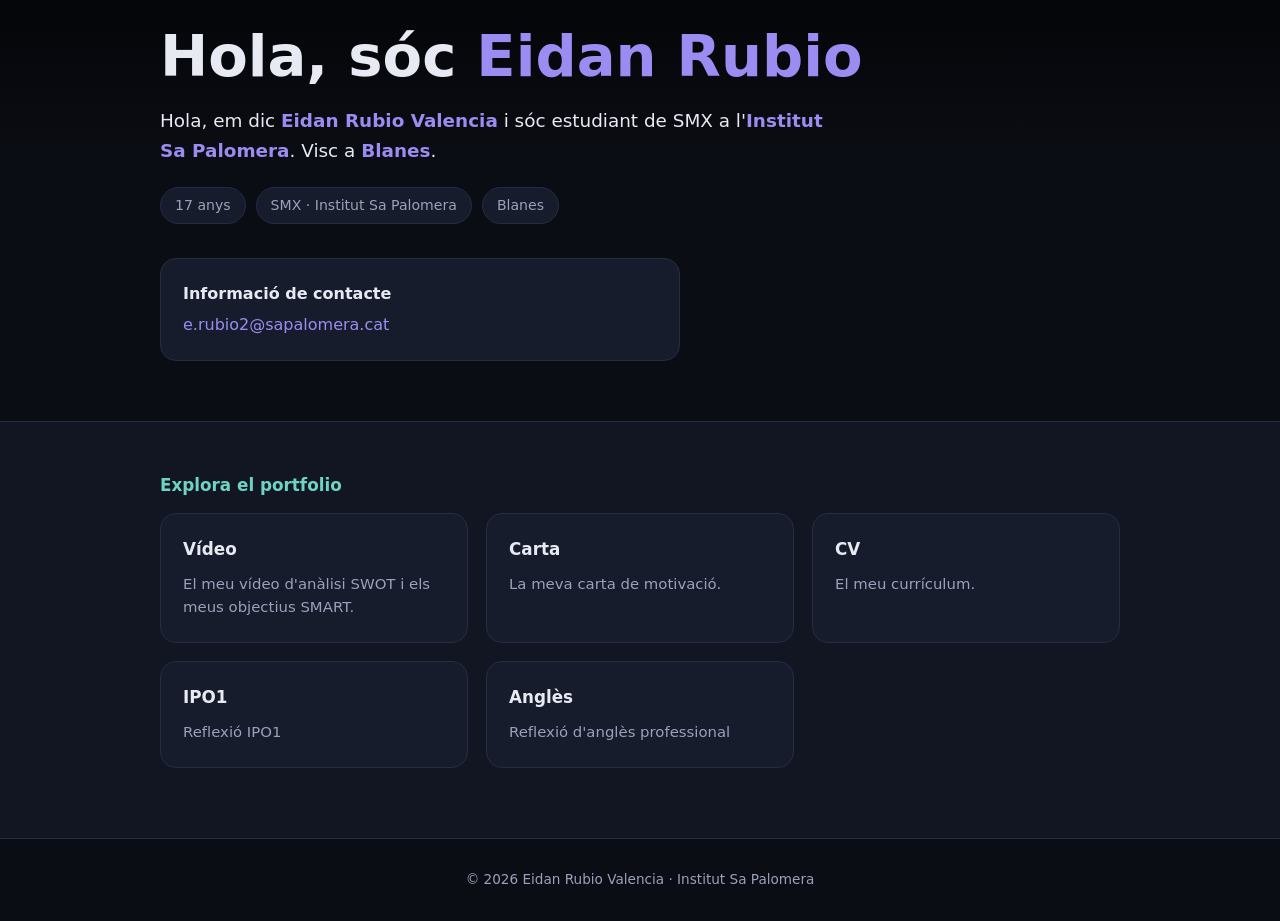
==== commit 3e000b18: "Add cache-busting version to CSS/JS links Co-Authored-By: Claude Sonnet 5.5 <noreply@anthropic.com> " ====
--- a/index.html
+++ b/index.html
@@ -6,7 +6,7 @@
 <meta name="viewport" content="width=device-width, initial-scale=1">
 <title>Inici · Eidan Rubio</title>
 <meta name="description" content="Portfolio digital IPO1 i Anglès — Eidan Rubio Valencia, SMX, Institut Sa Palomera">
-<link rel="stylesheet" href="style.css">
+<link rel="stylesheet" href="style.css?v=2">
 </head>
 <body>
 <header>
@@ -70,7 +70,7 @@
 </div></div></section>
 </main>
 <footer><div class="wrap">© 2026 Eidan Rubio Valencia · Institut Sa Palomera</div></footer>
-<script src="script.js"></script>
-<script src="intro.js"></script>
+<script src="script.js?v=2"></script>
+<script src="intro.js?v=2"></script>
 </body>
 </html>
